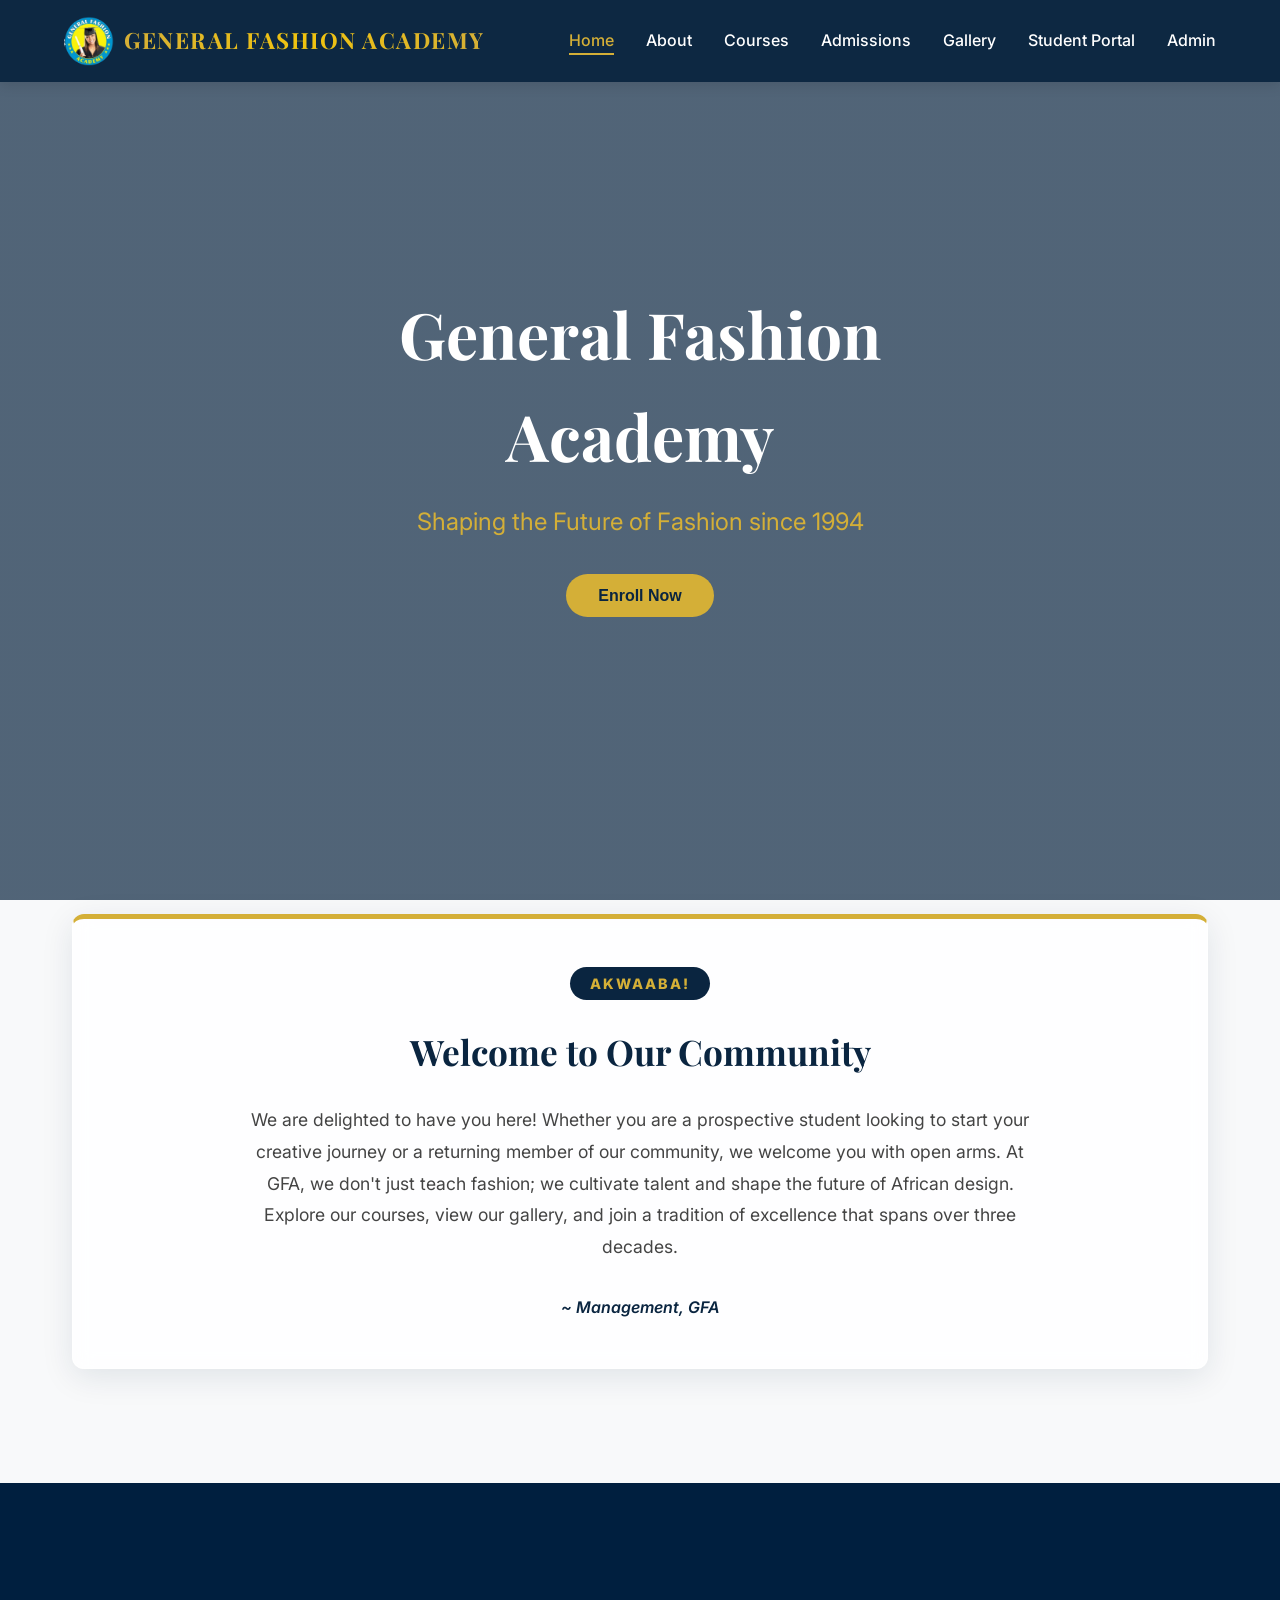
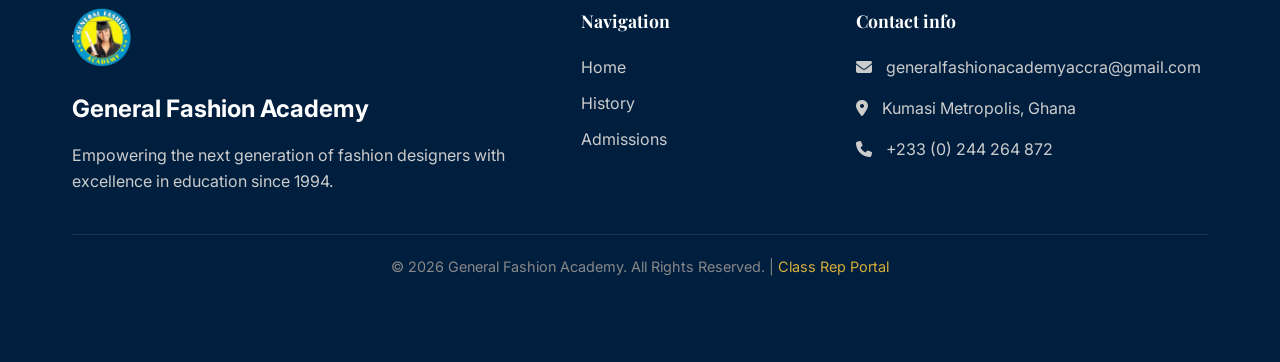
==== index.html @ ff8560ac "Add files via upload" ====
<!DOCTYPE html>
<html lang="en">

<head>
    <meta charset="UTF-8">
    <meta name="viewport" content="width=device-width, initial-scale=1.0">
    <title>General Fashion Academy</title>
    <meta name="description" content="General Fashion Academy - Premier Dressmaking and Fashion Design in Kumasi">
    <link rel="stylesheet" href="style.css">
    <link
        href="https://fonts.googleapis.com/css2?family=Inter:wght@300;400;600;800&family=Playfair+Display:wght@600;700&display=swap"
        rel="stylesheet">
    <!-- Font Awesome for icons -->
    <link rel="stylesheet" href="https://cdnjs.cloudflare.com/ajax/libs/font-awesome/6.4.0/css/all.min.css">
</head>

<body>
    <!-- Navbar -->
    <nav class="navbar">
        <div class="nav-container">
            <div class="logo">
                <img src="logo.PNG" alt="GFA Logo" class="nav-logo">
                <span class="logo-text">General Fashion Academy</span>
            </div>
            <ul class="nav-links">
                <li><a href="#home" class="nav-item active" data-target="home-section">Home</a></li>
                <li><a href="#about" class="nav-item" data-target="about-section">About</a></li>
                <li><a href="#courses" class="nav-item" data-target="courses-section">Courses</a></li>
                <li><a href="#admissions" class="nav-item" data-target="admissions-section">Admissions</a></li>
                <li><a href="#gallery" class="nav-item" data-target="gallery-section">Gallery</a></li>
                <li><a href="#student-portal" class="nav-item" data-target="student-login-section">Student Portal</a>
                </li>
                <li><a href="#admin-portal" class="nav-item" data-target="admin-login-section">Admin</a></li>
            </ul>
            <div class="mobile-menu">
                <i class="fas fa-bars"></i>
            </div>
        </div>
    </nav>

    <main class="main-content">
        <!-- Home Section -->
        <section id="home-section" class="page-section active">
            <div class="hero">
                <div class="hero-content">
                    <h1 class="hero-title">General Fashion Academy</h1>
                    <p class="hero-subtitle">Shaping the Future of Fashion since 1994</p>
                    <button class="cta-button primary-btn" onclick="navigateTo('admissions-section')">Enroll
                        Now</button>
                </div>
            </div>

            <!-- Welcome Message -->
            <div class="container">
                <div class="welcome-container glass-card">
                    <div class="welcome-badge">Akwaaba!</div>
                    <h2>Welcome to Our Community</h2>
                    <p class="welcome-text">
                        We are delighted to have you here! Whether you are a prospective student looking to start your
                        creative journey or a returning member of our community, we welcome you with open arms. At GFA,
                        we don't just teach fashion; we cultivate talent and shape the future of African design. Explore
                        our courses, view our gallery, and join a tradition of excellence that spans over three decades.
                    </p>
                    <div class="welcome-footer">
                        <span>~ Management, GFA</span>
                    </div>
                </div>
            </div>
        </section>

        <!-- About Section -->
        <section id="about-section" class="page-section">
            <div class="container">
                <div class="section-header">
                    <h2>Our History</h2>
                    <div class="divider"></div>
                </div>
                <div class="about-content glass-card">
                    <p>General Fashion Academy is a small-scale dressmaking firm that has been in business since 1994.
                        It is one of the 15 companies selected in 2002 by the government of Ghana to launch the
                        President’s Special Initiative (PSI) on textile and garment to take advantage of AGOA (Africa
                        Growth & Opportunity Act) & also one of the most recognized dressmaking firms in the Kumasi
                        Metropolis.</p>
                </div>
            </div>
        </section>

        <!-- Courses Section -->
        <section id="courses-section" class="page-section">
            <div class="container">
                <div class="section-header">
                    <h2>Our Curriculum</h2>
                    <div class="divider"></div>
                </div>
                <div class="courses-grid">
                    <div class="course-card glass-card">
                        <h3><i class="fas fa-book-open"></i> General Courses</h3>
                        <ul>
                            <li>Branding</li>
                            <li>Leadership</li>
                            <li>Marketing</li>
                            <li>Entrepreneurship</li>
                        </ul>
                    </div>
                    <div class="course-card glass-card">
                        <h3><i class="fas fa-cut"></i> Year One Focus</h3>
                        <ul>
                            <li>Garment Construction & Design</li>
                            <li>Dress Making (Ladies Wear)</li>
                            <li>Tailoring (Men's Wear)</li>
                            <li>Millinery</li>
                            <li>Bead Making</li>
                            <li>Occasional Wear</li>
                            <li>Modeling</li>
                        </ul>
                    </div>
                    <div class="course-card glass-card">
                        <h3><i class="fas fa-crown"></i> Year Two Masterclass</h3>
                        <ul>
                            <li>Wedding Gown</li>
                            <li>Suit Making</li>
                            <li>Boning</li>
                            <li>Batik Making</li>
                            <li>Decoration</li>
                            <li>Tie and Dye</li>
                        </ul>
                    </div>
                </div>
            </div>
        </section>

        <!-- Admissions Section -->
        <section id="admissions-section" class="page-section">
            <div class="container">
                <div class="section-header">
                    <h2>Admissions</h2>
                    <div class="divider"></div>
                </div>

                <div class="admissions-container">
                    <!-- Row 1: Admission Process (Image Left) -->
                    <div class="admission-row">
                        <div class="admission-image-col">
                            <img src="admission/IMG-20260429-WA0030.jpg" alt="Admission Process"
                                class="admission-row-img">
                        </div>
                        <div class="admission-content-col">
                            <div class="admission-intro glass-card">
                                <h3>Admission Process</h3>
                                <p>We appreciate your interest in our institution. We are excited to introduce you to
                                    the general fashion academy community, and our website is a terrific location to
                                    learn more about everything we have to offer.</p>

                                <h4>How to get the forms:</h4>
                                <ol>
                                    <li>Purchase application form at the front desk of the school.</li>
                                    <li>Pay through Via Momo <strong>024 426 4872</strong> (General Fashion Academy).
                                        Send a screenshot to 024 426 4872 of Momo transaction.</li>
                                </ol>
                            </div>
                        </div>
                    </div>

                    <!-- Row 2: Cost & Payments (Image Right) -->
                    <div class="admission-row reverse">
                        <div class="admission-image-col">
                            <img src="admission/IMG-20260429-WA0042.jpg" alt="Cost & Payments"
                                class="admission-row-img">
                        </div>
                        <div class="admission-content-col">
                            <div class="fees-table-container glass-card">
                                <h3>Cost & Payments</h3>
                                <table class="fees-table">
                                    <thead>
                                        <tr>
                                            <th>ITEMS</th>
                                            <th>COST (GHC)</th>
                                        </tr>
                                    </thead>
                                    <tbody>
                                        <tr>
                                            <td>Application Form</td>
                                            <td>100.00</td>
                                        </tr>
                                        <tr>
                                            <td>Tuition Fees</td>
                                            <td>2,800.00 / YEAR</td>
                                        </tr>
                                        <tr>
                                            <td>SRC Dues</td>
                                            <td>100.00 per Semester</td>
                                        </tr>
                                        <tr>
                                            <td>House dues</td>
                                            <td>100.00</td>
                                        </tr>
                                        <tr>
                                            <td>Welfare dues</td>
                                            <td>50.00</td>
                                        </tr>
                                        <tr>
                                            <td>Utilities bills</td>
                                            <td>300.00</td>
                                        </tr>
                                        <tr>
                                            <td>Uniform</td>
                                            <td>180.00</td>
                                        </tr>
                                        <tr>
                                            <td>Tools</td>
                                            <td>180.00</td>
                                        </tr>
                                    </tbody>
                                </table>
                            </div>
                        </div>
                    </div>

                    <!-- Row 3: Important Notice (Image Left) -->
                    <div class="admission-row">
                        <div class="admission-image-col">
                            <img src="admission/IMG-20260429-WA0090.jpg" alt="Important Notice"
                                class="admission-row-img">
                        </div>
                        <div class="admission-content-col">
                            <div class="important-notice glass-card alert-box">
                                <h3><i class="fas fa-exclamation-circle"></i> Important Notice</h3>
                                <p>Application forms should be purchased only at schools premises <strong>(USE THE
                                        SERIAL NUMBER AND PIN TO FILL THE FORM ON
                                        generalfashionacademyonlineforms.online)</strong></p>
                                <ul class="notice-list">
                                    <li>Tuition fee shall be paid every year.</li>
                                    <li>Fees paid are not refundable.</li>
                                    <li>Tuition, miscellaneous & maintenance fees must be paid at the office or through
                                        momo or at the bank.</li>
                                    <li>Miscellaneous covers school uniform and student ID card.</li>
                                    <li>You can pay 70% of the tuition (or full amount).</li>
                                </ul>
                                <div class="text-center mt-4">
                                    <a href="https://www.generalfashionacademyonlineforms.online/" target="_blank"
                                        class="blue-btn">Fill Form</a>
                                </div>
                            </div>
                        </div>
                    </div>
                </div>
            </div>
        </section>

        <!-- Gallery Section -->
        <section id="gallery-section" class="page-section">
            <div class="container">
                <div class="section-header">
                    <h2>Gallery</h2>
                    <div class="divider"></div>
                </div>
                <div class="gallery-grid" id="gallery-container">
                    <!-- Images will be loaded dynamically via JS -->
                </div>
            </div>
        </section>
        <!-- Main Footer -->
        <footer id="main-footer" class="site-footer">
            <div class="container">
                <div class="footer-grid">
                    <div class="footer-brand">
                        <img src="logo.PNG" alt="GFA Logo" class="footer-logo">
                        <div class="footer-title">General Fashion Academy</div>
                        <p>Empowering the next generation of fashion designers with excellence in education since 1994.
                        </p>
                    </div>
                    <div class="footer-links">
                        <h4>Navigation</h4>
                        <ul>
                            <li><a href="#" onclick="navigateTo('home-section')">Home</a></li>
                            <li><a href="#" onclick="navigateTo('about-section')">History</a></li>
                            <li><a href="#" onclick="navigateTo('admissions-section')">Admissions</a></li>
                        </ul>
                    </div>
                    <div class="footer-contact">
                        <h4>Contact info</h4>
                        <p><i class="fas fa-envelope"></i> generalfashionacademyaccra@gmail.com</p>
                        <p><i class="fas fa-map-marker-alt"></i> Kumasi Metropolis, Ghana</p>
                        <p><i class="fas fa-phone"></i> +233 (0) 244 264 872</p>
                    </div>
                </div>
                <div class="footer-bottom">
                    <p>&copy; 2026 General Fashion Academy. All Rights Reserved. | <a href="#"
                            onclick="openModal('classrep-modal')"
                            style="color:var(--accent-gold); text-decoration:none;">Class Rep Portal</a></p>
                </div>
            </div>
        </footer>

        <!-- Student Login Section -->
        <section id="student-login-section" class="page-section portal-bg-student">
            <div class="container">
                <div class="portal-login-grid">
                    <div class="portal-info-card">
                        <h1>Student Portal</h1>
                        <p>Access your courses, view announcements, and manage your student profile. Registration is
                            required for all new students.</p>
                    </div>
                    <div class="login-container glass-card">
                        <div class="login-tabs">
                            <button class="tab-btn active" data-tab="student-login">Login</button>
                            <button class="tab-btn" data-tab="student-register">Register</button>
                        </div>

                        <!-- Student Login -->
                        <div id="student-login" class="login-form active">
                            <h2>Welcome Back</h2>
                            <form id="form-student-login">
                                <div class="form-group">
                                    <label>Student Number</label>
                                    <input type="text" id="student-id-login" required placeholder="GFAXXXXX">
                                </div>
                                <div class="form-group">
                                    <label>Password</label>
                                    <input type="password" id="student-password" required
                                        placeholder="Enter your password">
                                </div>
                                <button type="submit" class="submit-btn primary-btn">Login to Portal</button>
                                <div id="student-login-error" class="error-msg"></div>
                            </form>
                        </div>

                        <!-- Student Register -->
                        <div id="student-register" class="login-form">
                            <h2>Join GFA</h2>
                            <form id="form-student-register">
                                <div class="form-group-row">
                                    <div class="form-group">
                                        <label>First Name</label>
                                        <input type="text" id="reg-firstname" required placeholder="First Name">
                                    </div>
                                    <div class="form-group">
                                        <label>Surname</label>
                                        <input type="text" id="reg-surname" required placeholder="Surname">
                                    </div>
                                </div>
                                <div class="form-group-row">
                                    <div class="form-group">
                                        <label>Other Name</label>
                                        <input type="text" id="reg-othername" placeholder="Other Name (Optional)">
                                    </div>
                                    <div class="form-group">
                                        <label>Gender</label>
                                        <select id="reg-gender" required>
                                            <option value="">Select Gender</option>
                                            <option value="Male">Male</option>
                                            <option value="Female">Female</option>
                                            <option value="Other">Other</option>
                                        </select>
                                    </div>
                                </div>
                                <div class="form-group-row">
                                    <div class="form-group">
                                        <label>Level</label>
                                        <select id="reg-level" required>
                                            <option value="">Select Level</option>
                                            <option value="100">Level 100</option>
                                            <option value="200">Level 200</option>
                                        </select>
                                    </div>
                                    <div class="form-group">
                                        <label>Email</label>
                                        <input type="email" id="reg-email" required placeholder="Enter email">
                                    </div>
                                </div>
                                <div class="form-group">
                                    <label>Password</label>
                                    <input type="password" id="reg-password" required placeholder="Create password">
                                </div>
                                <div class="form-group">
                                    <label>Passport Picture</label>
                                    <input type="file" id="reg-passport" accept="image/*" required>
                                </div>
                                <div class="form-group">
                                    <label>Boarding Status</label>
                                    <div class="radio-group">
                                        <label class="radio-label"><input type="radio" name="boarding-status"
                                                value="boarder" required> Boarder</label>
                                        <label class="radio-label"><input type="radio" name="boarding-status"
                                                value="day"> Day Student</label>
                                    </div>
                                </div>
                                <button type="submit" class="submit-btn primary-btn">Create Account</button>
                                <div id="student-reg-error" class="error-msg"></div>
                            </form>
                        </div>
                    </div>
                </div>
            </div>
        </section>

        <!-- Admin Login Section -->
        <section id="admin-login-section" class="page-section portal-bg-admin">
            <div class="container">
                <div class="admin-login-card glass-card">
                    <div class="admin-icon"><i class="fas fa-user-shield"></i></div>
                    <h2>Administrative Access</h2>
                    <p>Enter your authorization credentials to manage the academy systems.</p>
                    <form id="form-admin-login">
                        <div class="form-group">
                            <label>Admin Password</label>
                            <input type="password" id="admin-password" required placeholder="Enter secure password">
                        </div>
                        <button type="submit" class="submit-btn admin-btn">Authorize Access</button>
                        <div id="admin-login-error" class="error-msg"></div>
                    </form>
                </div>
            </div>
        </section>

        <!-- Admin Portal Section -->
        <section id="admin-section" class="page-section portal-section">
            <div class="portal-sidebar">
                <div class="portal-brand">
                    <img src="logo.PNG" alt="Logo" class="sidebar-logo">
                    <span>Admin Panel</span>
                </div>
                <ul class="portal-nav">
                    <li class="active" data-admin-tab="dashboard"><i class="fas fa-chart-line"></i> Dashboard</li>
                    <li data-admin-tab="students"><i class="fas fa-users"></i> Manage Students</li>
                    <li data-admin-tab="hostel-admin"><i class="fas fa-hotel"></i> Hostel Management</li>
                    <li data-admin-tab="payments"><i class="fas fa-money-bill-wave"></i> Payments</li>
                    <li data-admin-tab="announcements"><i class="fas fa-bullhorn"></i> Announcements</li>
                    <li data-admin-tab="complaints"><i class="fas fa-envelope-open-text"></i> Student Complaints</li>
                    <li data-admin-tab="classrep-reports"><i class="fas fa-clipboard-check"></i> Class Rep Info</li>
                    <li data-admin-tab="attachments"><i class="fas fa-file-alt"></i> Shop Attachments</li>
                    <li onclick="logout()" style="margin-top: 2rem; border-top: 1px solid rgba(255,255,255,0.1); padding-top: 1rem;"><i class="fas fa-sign-out-alt"></i> Logout</li>
                </ul>
            </div>
            <div class="portal-content">
                <!-- Dashboard Tab -->
                <div id="admin-dashboard-tab" class="admin-tab-content active">
                    <h2>Overview</h2>
                    <div class="stats-grid mb-5">
                        <div class="stat-card glass-card">
                            <div class="stat-icon"><i class="fas fa-user-graduate"></i></div>
                            <div class="stat-details">
                                <h4 id="stat-total-students">0</h4>
                                <span>Total Students</span>
                            </div>
                        </div>
                        <div class="stat-card glass-card">
                            <div class="stat-icon"><i class="fas fa-bed"></i></div>
                            <div class="stat-details">
                                <h4 id="stat-boarding">0</h4>
                                <span>Boarding Students</span>
                            </div>
                        </div>
                        <div class="stat-card glass-card">
                            <div class="stat-icon"><i class="fas fa-sun"></i></div>
                            <div class="stat-details">
                                <h4 id="stat-day">0</h4>
                                <span>Day Students</span>
                            </div>
                        </div>
                    </div>

                    <div class="dashboard-grid mt-4">
                        <div class="dashboard-card glass-card">
                            <div class="card-header">
                                <i class="fas fa-hotel"></i>
                                <h3>Hostel Status</h3>
                            </div>
                            <div class="p-3">
                                <p class="text-muted">Currently managing student accommodations.</p>
                                <div style="margin-top: 15px;">
                                    <button class="primary-btn small-btn" data-admin-tab="hostel-admin" onclick="switchAdminTab('hostel-admin')">View Hostel List</button>
                                </div>
                            </div>
                        </div>
                        <div class="dashboard-card glass-card">
                            <div class="card-header">
                                <i class="fas fa-money-check-alt"></i>
                                <h3>Finance Overview</h3>
                            </div>
                            <div class="p-3">
                                <p class="text-muted">Track payments and academy revenue.</p>
                                <div style="margin-top: 15px;">
                                    <button class="primary-btn small-btn" onclick="switchAdminTab('payments')">Manage Payments</button>
                                </div>
                            </div>
                        </div>
                    </div>
                </div>

                <!-- Students Tab -->
                <div id="admin-students-tab" class="admin-tab-content">
                    <div class="flex-between mb-4">
                        <h2>Manage Students</h2>
                        <div>
                            <button class="primary-btn small-btn" onclick="openModal('add-student-modal')">Add
                                Student</button>
                        </div>
                    </div>

                    <!-- Level Stats Boxes -->
                    <div class="stats-grid mb-4">
                        <div class="stat-card glass-card" onclick="filterStudents('100')" style="border-left: 4px solid var(--accent-gold); cursor:pointer;">
                            <div class="stat-icon"><i class="fas fa-layer-group"></i></div>
                            <div class="stat-details">
                                <h4 id="stat-level-100">0</h4>
                                <span>Level 100 Students</span>
                                <small>Click to Filter</small>
                            </div>
                        </div>
                        <div class="stat-card glass-card" onclick="filterStudents('200')" style="border-left: 4px solid var(--primary-blue); cursor:pointer;">
                            <div class="stat-icon"><i class="fas fa-medal"></i></div>
                            <div class="stat-details">
                                <h4 id="stat-level-200">0</h4>
                                <span>Level 200 Students</span>
                                <small>Click to Filter</small>
                            </div>
                        </div>
                    </div>

                    <div class="flex-between mb-3">
                        <div id="admin-filter-indicator" style="font-weight:600; color:var(--primary-blue);"></div>
                        <button id="btn-clear-filter" class="small-btn" style="display:none; background:none; color:#dc3545; border:1px solid #dc3545; border-radius:20px;" onclick="filterStudents('all')">Show All Students</button>
                    </div>
                    <div class="table-responsive glass-card">
                        <table class="data-table">
                            <thead>
                                <tr>
                                    <th>Student ID</th>
                                    <th>Name</th>
                                    <th>Course</th>
                                    <th>Level</th>
                                    <th>Status</th>
                                    <th>Actions</th>
                                </tr>
                            </thead>
                            <tbody id="admin-students-list">
                                <!-- Populated dynamically -->
                            </tbody>
                        </table>
                    </div>
                </div>

                <!-- Hostel Admin Tab -->
                <div id="admin-hostel-admin-tab" class="admin-tab-content">
                    <div class="flex-between mb-4">
                        <h2>Hostel Management</h2>
                        <div class="stats-summary">
                            <span class="badge" style="background:#28a745; color:white; padding:5px 15px; border-radius:20px;">Total Bookings: <span id="admin-hostel-total">0</span></span>
                        </div>
                    </div>

                    <!-- Room Occupancy Grid -->
                    <div class="section-header-mini mb-3">
                        <h3>Room Occupancy Overview</h3>
                        <p class="text-muted">Click a room to see the students assigned to it.</p>
                    </div>
                    <div id="admin-hostel-occupancy-grid" class="courses-curriculum-grid mb-5">
                        <!-- Populated dynamically: Hostel -> Room -> Student Names -->
                    </div>
                    
                    <div class="section-header-mini mb-3">
                        <h3>Detailed Booking List</h3>
                    </div>
                    <div class="table-responsive glass-card">
                        <table class="data-table">
                            <thead>
                                <tr>
                                    <th>Student Name</th>
                                    <th>Student ID</th>
                                    <th>Hostel</th>
                                    <th>Room Number</th>
                                    <th>Status</th>
                                    <th>Action</th>
                                </tr>
                            </thead>
                            <tbody id="admin-hostel-list">
                                <!-- Populated dynamically -->
                            </tbody>
                        </table>
                    </div>
                </div>

                <!-- Payments Tab -->
                <div id="admin-payments-tab" class="admin-tab-content">
                    <div class="flex-between mb-4">
                        <h2>Payment Records</h2>
                        <button class="primary-btn small-btn" onclick="openModal('add-payment-modal')">Record
                            Payment</button>
                    </div>
                    <div class="table-responsive glass-card">
                        <table class="data-table">
                            <thead>
                                <tr>
                                    <th>Student</th>
                                    <th>Type</th>
                                    <th>Amount (GHC)</th>
                                    <th>Date</th>
                                    <th>Method</th>
                                    <th>Actions</th>
                                </tr>
                            </thead>
                            <tbody id="admin-payments-list">
                                <!-- Populated dynamically -->
                            </tbody>
                        </table>
                    </div>
                </div>

                <!-- Announcements Tab -->
                <div id="admin-announcements-tab" class="admin-tab-content">
                    <div class="section-header-mini mb-4">
                        <h2>Broadcasting & Announcements</h2>
                        <p>Write a message here to instantly update all student portals.</p>
                    </div>

                    <!-- Direct Compose Area -->
                    <div class="glass-card mb-5 compose-announcement">
                        <form id="form-add-announcement">
                            <div class="form-group">
                                <label>Announcement Title</label>
                                <input type="text" id="ann-title" required
                                    placeholder="e.g. Holiday Notice, Exam Dates...">
                            </div>
                            <div class="form-group">
                                <label>Your Message</label>
                                <textarea id="ann-message" required rows="4"
                                    placeholder="Type the information you want to share with students..."></textarea>
                            </div>
                            <button type="submit" class="submit-btn admin-btn"><i class="fas fa-paper-plane"></i> Post
                                to Student Portal</button>
                        </form>
                    </div>

                    <div class="section-header-mini mb-3">
                        <h3>Previous Announcements</h3>
                    </div>
                    <div class="glass-card" style="padding: 20px;">
                        <div id="admin-announcements-list" class="announcement-list-admin">
                            <!-- Populated dynamically -->
                            <p class="text-muted">No announcements yet.</p>
                        </div>
                    </div>
                </div>

                <!-- Complaints Tab -->
                <div id="admin-complaints-tab" class="admin-tab-content">
                    <h2>Student Complaints & Feedback</h2>
                    <p class="text-muted mb-4">View and manage feedback received from students.</p>
                    <div id="admin-complaints-list">
                        <!-- Populated dynamically -->
                        <p class="text-muted">No complaints yet.</p>
                    </div>
                </div>

                <!-- Class Rep Info Tab -->
                <div id="admin-classrep-reports-tab" class="admin-tab-content">
                    <div class="flex-between mb-4">
                        <h2>Class Rep Communications</h2>
                    </div>
                    
                    <div class="section-header-mini mb-3">
                        <h3>Messages & Reports</h3>
                        <p class="text-muted">General reports and requests from Class Reps.</p>
                    </div>
                    <div id="admin-classrep-reports-list" class="mb-5">
                        <!-- Populated dynamically -->
                        <p class="text-muted">No information received yet.</p>
                    </div>

                    <div class="section-header-mini mb-3">
                        <h3>Saved Attendance Registers</h3>
                        <p class="text-muted">View and manage daily attendance sessions saved by Class Reps.</p>
                    </div>
                    <div id="admin-attendance-snapshots-list" class="courses-curriculum-grid">
                        <!-- Populated dynamically from attendance_snapshots -->
                        <p class="text-muted">No saved registers found.</p>
                    </div>
                </div>

                <!-- Shop Attachments Tab -->
                <div id="admin-attachments-tab" class="admin-tab-content">
                    <h2>Student Shop Attachments</h2>
                    <p class="text-muted mb-4">View and manage shop attachment details submitted by students.</p>
                    <div class="table-responsive glass-card">
                        <table class="data-table">
                            <thead>
                                <tr>
                                    <th>Student</th>
                                    <th>Shop Name</th>
                                    <th>Location</th>
                                    <th>Owner Phone</th>
                                    <th>Date Submitted</th>
                                    <th>Actions</th>
                                </tr>
                            </thead>
                            <tbody id="admin-attachments-list">
                                <!-- Populated dynamically -->
                                <tr>
                                    <td colspan="6" class="text-center text-muted">No attachments found.</td>
                                </tr>
                            </tbody>
                        </table>
                    </div>
                </div>
            </div>
        </section>

        <!-- Student Portal Section -->
        <section id="student-section" class="page-section portal-section">
            <div class="portal-sidebar">
                <div class="portal-brand">
                    <img src="logo.PNG" alt="Logo" class="sidebar-logo">
                    <span>GFA</span>
                </div>
                <div class="student-profile-mini">
                    <i class="fas fa-user-circle"></i>
                    <span id="st-portal-name">Student Name</span>
                </div>
                <ul class="portal-nav">
                    <li class="active" data-student-tab="dashboard"><i class="fas fa-home"></i> Home</li>
                    <li data-student-tab="courses"><i class="fas fa-book"></i> Course Registration</li>
                    <li data-student-tab="hostel"><i class="fas fa-hotel"></i> Hostel Booking</li>
                    <li data-student-tab="payments"><i class="fas fa-receipt"></i> Payments</li>
                    <li data-student-tab="announcements"><i class="fas fa-bullhorn"></i> Announcements</li>
                    <li data-student-tab="attachment"><i class="fas fa-paperclip"></i> Attachment</li>
                    <li data-student-tab="support"><i class="fas fa-headset"></i> Support & Complaints</li>
                    <li onclick="logout()"><i class="fas fa-sign-out-alt"></i> Logout</li>
                </ul>
            </div>
            <div class="portal-content">
                <!-- Dashboard Tab -->
                <div id="student-dashboard-tab" class="student-tab-content active">
                    <div class="student-welcome-banner glass-card">
                        <div class="welcome-text">
                            <h2>Welcome back, <span id="st-welcome-name">Student</span>!</h2>
                            <p>Here's what's happening with your academic journey today.</p>
                        </div>
                        <div class="welcome-status-badge">
                            <span class="status-dot"></span> Active Student
                        </div>
                    </div>

                    <div class="dashboard-grid mt-4">
                        <!-- Profile Card -->
                        <div class="dashboard-card glass-card profile-info-card">
                            <div class="card-header">
                                <i class="fas fa-user-circle"></i>
                                <h3>Personal Profile</h3>
                            </div>
                            <div class="profile-details-grid">
                                <div class="detail-item">
                                    <label>First Name</label>
                                    <span id="st-profile-firstname">...</span>
                                </div>
                                <div class="detail-item">
                                    <label>Surname</label>
                                    <span id="st-profile-surname">...</span>
                                </div>
                                <div class="detail-item">
                                    <label>Other Name</label>
                                    <span id="st-profile-othername">...</span>
                                </div>
                                <div class="detail-item">
                                    <label>Gender</label>
                                    <span id="st-profile-gender">...</span>
                                </div>
                                <div class="detail-item">
                                    <label>Level</label>
                                    <span id="st-profile-level">...</span>
                                </div>
                            </div>
                        </div>

                        <!-- Academic & Status Card -->
                        <div class="dashboard-card glass-card academic-card">
                            <div class="card-header">
                                <i class="fas fa-graduation-cap"></i>
                                <h3>Academic Status</h3>
                            </div>
                            <div class="status-items">
                                <div class="status-item">
                                    <div class="status-icon"><i class="fas fa-book"></i></div>
                                    <div class="status-info">
                                        <label>Enrolled Course</label>
                                        <span id="st-profile-course">...</span>
                                    </div>
                                </div>
                                <div class="status-item">
                                    <div class="status-icon"><i class="fas fa-home"></i></div>
                                    <div class="status-info">
                                        <label>Boarding Status</label>
                                        <span id="st-profile-boarding">...</span>
                                    </div>
                                </div>
                                <div class="status-item">
                                    <div class="status-icon"><i class="fas fa-calendar-check"></i></div>
                                    <div class="status-info">
                                        <label>Present in School</label>
                                        <span id="st-profile-attendance">0 times</span>
                                    </div>
                                </div>
                            </div>
                        </div>

                        <!-- Slideshow/Updates Card -->
                        <div class="dashboard-card glass-card slideshow-card">
                            <div class="card-header">
                                <i class="fas fa-images"></i>
                                <h3>Gallery Highlights</h3>
                            </div>
                            <div class="student-slideshow">
                                <div class="slideshow-container">
                                    <img id="st-slide-img" src="" alt="Slideshow" class="slide-img">
                                </div>
                            </div>
                        </div>
                    </div>
                </div>

                <!-- Courses Tab (Registration) -->
                <div id="student-courses-tab" class="student-tab-content">
                    <div class="flex-between mb-4">
                        <h2>Course Registration</h2>
                        <div id="course-reg-status-badge"></div>
                    </div>
                    
                    <div id="course-registration-container" class="glass-card" style="padding: 2rem;">
                        <div id="course-reg-info">
                            <h3 id="reg-level-title">Level Registration</h3>
                            <p class="text-muted mb-4">Please confirm your registration for this level's core curriculum.</p>
                        </div>
                        
                        <div id="courses-to-register-list" class="courses-curriculum-grid mb-4">
                            <!-- Populated dynamically based on level -->
                        </div>

                        <button id="btn-register-courses" class="cta-button primary-btn" style="width: 100%; display:none;" onclick="registerStudentCourses()">
                            <i class="fas fa-file-signature"></i> Register for Level <span id="reg-level-num"></span> Courses
                        </button>
                        
                        <div id="already-registered-msg" class="alert-box" style="display:none; padding: 1.5rem; border-left-color: #28a745; background: #e8f5e9;">
                            <h4 style="color: #28a745;"><i class="fas fa-check-circle"></i> Registration Complete</h4>
                            <p id="registered-courses-summary" style="margin-top: 10px;"></p>
                        </div>
                    </div>
                </div>

                <!-- Hostel Booking Tab -->
                <div id="student-hostel-tab" class="student-tab-content">
                    <div class="flex-between mb-4">
                        <h2>Hostel Accommodation</h2>
                        <div id="hostel-status-badge"></div>
                    </div>
                    
                    <div id="hostel-booking-container" class="glass-card" style="padding: 2rem;">
                        <div id="hostel-info-box">
                            <h3>Apply for Accommodation</h3>
                            <p class="text-muted mb-4">Select your preferred hostel and room. Note that space is subject to availability.</p>
                            
                            <div class="hostel-selection-form">
                                <div class="form-group mb-3">
                                    <label>Select Hostel</label>
                                    <select id="hostel-select" class="form-control" onchange="updateRoomOptions()">
                                        <option value="">-- Choose Hostel --</option>
                                        <option value="Atta Kusi">Atta Kusi</option>
                                        <option value="Adomako">Adomako</option>
                                    </select>
                                </div>
                                <div class="form-group mb-4">
                                    <label>Select Room</label>
                                    <select id="room-select" class="form-control">
                                        <option value="">-- Choose Room --</option>
                                    </select>
                                </div>
                                <button id="btn-book-hostel" class="cta-button primary-btn" style="width: 100%;" onclick="bookHostelRoom()">
                                    <i class="fas fa-bed"></i> Book Accommodation
                                </button>
                            </div>
                        </div>

                        <div id="hostel-success-box" style="display:none; text-align: center; padding: 2rem;">
                            <div id="hostel-status-icon" style="font-size: 3rem; color: #f39c12; mb-3;"><i class="fas fa-clock"></i></div>
                            <h3 id="hostel-status-title" style="color: #f39c12;">Request Pending</h3>
                            <p class="text-muted mt-2" id="hostel-status-msg">Your request is being reviewed by the administration.</p>
                            <h4 id="assigned-hostel-details" style="font-size: 1.5rem; margin-top: 1rem;">Hostel Name - Room X</h4>
                            <button id="btn-cancel-own-booking" class="small-btn" style="margin-top:20px; background:#dc3545; color:white; border:none; padding:5px 15px; border-radius:20px; cursor:pointer;" onclick="cancelMyHostelRequest()">Cancel Request</button>
                        </div>
                    </div>
                </div>
                    <p class="text-muted mb-4">View your recorded school and hostel fee payments.</p>

                    <div class="table-responsive glass-card mt-4">
                        <table class="data-table">
                            <thead>
                                <tr>
                                    <th>Type</th>
                                    <th>Amount (GHC)</th>
                                    <th>Date</th>
                                    <th>Method</th>
                                </tr>
                            </thead>
                            <tbody id="st-payments-list">
                                <!-- Populated from Firebase -->
                                <tr>
                                    <td colspan="4" class="text-center">No payment records found.</td>
                                </tr>
                            </tbody>
                        </table>
                    </div>
                </div>

                <!-- Announcements Tab -->
                <div id="student-announcements-tab" class="student-tab-content">
                    <h2>Latest Announcements</h2>
                    <div class="mt-4" id="st-announcements-list">
                        <!-- Populated from Firebase -->
                        <p class="text-muted">Loading announcements...</p>
                    </div>
                </div>

                <!-- Support & Complaints Tab -->
                <div id="student-support-tab" class="student-tab-content">
                    <h2>Support & Complaints</h2>
                    <p class="text-muted mb-4">Have a concern or need help? Send us a message directly.</p>

                    <div class="glass-card mt-4" style="padding: 2rem;">
                        <form id="form-student-complaint">
                            <div class="form-group">
                                <label>Subject</label>
                                <input type="text" id="comp-subject" required
                                    placeholder="e.g. Course Material Issue, Payment Query">
                            </div>
                            <div class="form-group">
                                <label>Describe your complaint or request</label>
                                <textarea id="comp-message" required rows="6"
                                    style="width:100%; border-radius:8px; padding:12px; border:1px solid #ddd; font-family: inherit; font-size: 1rem;"></textarea>
                            </div>
                            <button type="submit" class="cta-button primary-btn" style="width: 100%;">
                                <i class="fas fa-paper-plane"></i> Send Complaint to Management
                            </button>
                        </form>
                    </div>

                    <div class="glass-card mt-4" style="border-left: 5px solid var(--accent-gold);">
                        <p style="font-size: 0.9rem; color: #666;">
                            <i class="fas fa-info-circle"></i> Note: Your complaint will be sent directly to the
                            administration dashboard for review.
                        </p>
                    </div>
                </div>

                <!-- Attachment Tab -->
                <div id="student-attachment-tab" class="student-tab-content">
                    <h2>Shop Attachment Form</h2>
                    <p class="text-muted mb-4">Please provide details about your shop attachment below.</p>

                    <div class="glass-card mt-4" style="padding: 2rem;">
                        <form id="form-student-attachment">
                            <div class="form-group-row">
                                <div class="form-group">
                                    <label>Shop Name</label>
                                    <input type="text" id="att-shop-name" required placeholder="Name of the shop">
                                </div>
                                <div class="form-group">
                                    <label>Town</label>
                                    <input type="text" id="att-town" required placeholder="Town">
                                </div>
                            </div>
                            <div class="form-group-row">
                                <div class="form-group">
                                    <label>Region</label>
                                    <input type="text" id="att-region" required placeholder="Region">
                                </div>
                                <div class="form-group">
                                    <label>District</label>
                                    <input type="text" id="att-district" required placeholder="District">
                                </div>
                            </div>
                            <div class="form-group">
                                <label>Shop Address (Area Address)</label>
                                <input type="text" id="att-shop-address" required placeholder="Full area address">
                            </div>
                            <div class="form-group">
                                <label>Shop Owner's Phone Number</label>
                                <input type="tel" id="att-owner-phone" required placeholder="Phone number">
                            </div>
                            <button type="submit" class="cta-button primary-btn" style="width: 100%;">
                                <i class="fas fa-save"></i> Submit Attachment Details
                            </button>
                        </form>
                    </div>
                </div>
            </div>
        </section>

        <!-- Class Rep Portal Section -->
        <section id="classrep-section" class="page-section portal-section">
            <div class="portal-sidebar">
                <div class="portal-brand">
                    <img src="logo.PNG" alt="Logo" class="sidebar-logo">
                    <span>Class Rep</span>
                </div>
                <div class="student-profile-mini">
                    <i class="fas fa-users"></i>
                    <span id="classrep-portal-name">Level X Rep</span>
                </div>
                <div id="classrep-current-date" style="text-align: center; font-size: 0.9rem; color: #fff; margin-bottom: 20px; font-weight: 600; opacity: 0.9;">
                    <i class="fas fa-calendar-day" style="margin-right: 5px;"></i> <span id="cr-date-display">--/--/----</span>
                </div>
                <ul class="portal-nav">
                    <li class="active" data-classrep-tab="dashboard"><i class="fas fa-clipboard-list"></i> Register</li>
                    <li data-classrep-tab="drafts"><i class="fas fa-edit"></i> Drafts & Progress</li>
                    <li data-classrep-tab="history"><i class="fas fa-history"></i> Attendance Logs</li>
                    <li data-classrep-tab="info"><i class="fas fa-info-circle"></i> Information Hub</li>
                    <li data-classrep-tab="to-admin"><i class="fas fa-envelope"></i> Information to Admin</li>
                    <li onclick="logout()"><i class="fas fa-sign-out-alt"></i> Logout</li>
                </ul>
            </div>
            <div class="portal-content">
                <!-- Dashboard Tab -->
                <div id="classrep-dashboard-tab" class="classrep-tab-content active">
                    <div class="flex-between mb-4">
                        <div>
                            <h2>Class Register</h2>
                            <p class="text-muted">Mark attendance for students in your class. <span id="register-status-badge" class="status-pill warning" style="background:#3498db; color:white; display:none;">Draft Active</span></p>
                        </div>
                        <div style="display: flex; gap: 10px; align-items: center;">
                            <button id="btn-save-progress" class="primary-btn small-btn" onclick="saveProgress()"
                                style="background:#3498db; color:white; border:none; padding:8px 15px; border-radius:30px; cursor:pointer; font-weight:600;"><i
                                    class="fas fa-save"></i> Save Progress</button>
                            <button id="btn-save-attendance" class="primary-btn small-btn" onclick="saveDayAttendance()"
                                style="background:#28a745; color:white; border:none; padding:8px 15px; border-radius:30px; cursor:pointer; font-weight:600;"><i
                                    class="fas fa-check-double"></i> Final Submission</button>
                            <button class="admin-btn small-btn" onclick="resetClassAttendance()"
                                style="background:#dc3545; color:white; border:none; padding:8px 15px; border-radius:30px; cursor:pointer; font-weight:600;"><i
                                    class="fas fa-trash-alt"></i> Reset Register</button>
                        </div>
                    </div>

                    <div class="table-responsive glass-card">
                        <table class="data-table">
                            <thead>
                                <tr>
                                    <th>Student Number</th>
                                    <th>Name</th>
                                    <th>Level</th>
                                    <th>Action</th>
                                </tr>
                            </thead>
                            <tbody id="classrep-students-list">
                                <!-- Populated dynamically -->
                            </tbody>
                        </table>
                    </div>
                </div>

                <!-- Drafts Tab -->
                <div id="classrep-drafts-tab" class="classrep-tab-content">
                    <h2>Drafts & In-Progress Registers</h2>
                    <p class="text-muted mb-4">You can resume these registers to finish marking and submit them completely.</p>
                    
                    <div id="classrep-drafts-list" class="courses-curriculum-grid">
                        <!-- Populated with draft sessions -->
                        <p class="text-muted">No active drafts found.</p>
                    </div>
                </div>

                <!-- History Tab -->
                <div id="classrep-history-tab" class="classrep-tab-content">
                    <div id="history-list-view">
                        <h2>Attendance Logs</h2>
                        <p class="text-muted mb-4">Select a session below to view details.</p>

                        <div id="history-sessions-grid" class="courses-curriculum-grid">
                            <!-- Populated with cards for each saved date -->
                            <p class="text-muted">Loading logs...</p>
                        </div>
                    </div>

                    <div id="history-detail-view" style="display: none;">
                        <div class="flex-between mb-4">
                            <div>
                                <h2 id="snapshot-title">Session Details</h2>
                                <p id="snapshot-meta" class="text-muted"></p>
                            </div>
                            <button class="small-btn" onclick="showHistoryList()" style="background:#6c757d; color:white; border:none; padding:8px 15px; border-radius:30px; cursor:pointer;"><i class="fas fa-arrow-left"></i> Back to Logs</button>
                        </div>

                        <div class="table-responsive glass-card">
                            <table class="data-table">
                                <thead>
                                    <tr>
                                        <th>Student ID</th>
                                        <th>Name</th>
                                        <th>Status</th>
                                    </tr>
                                </thead>
                                <tbody id="classrep-history-detail-list">
                                    <!-- Populated on click -->
                                </tbody>
                            </table>
                        </div>
                    </div>
                </div>

                <!-- Info Tab -->
                <div id="classrep-info-tab" class="classrep-tab-content">
                    <h2>Information Hub</h2>
                    <p class="text-muted mb-4">Important resources, duties, and contacts for Class Representatives.</p>

                    <div class="courses-grid">
                        <div class="course-card glass-card">
                            <h3><i class="fas fa-exclamation-triangle"></i> Class Rep Duties</h3>
                            <ul>
                                <li>Mark attendance daily accurately.</li>
                                <li>Report persistent absentees to admin.</li>
                                <li>Ensure the classroom is organized.</li>
                                <li>Coordinate with instructors for materials.</li>
                            </ul>
                        </div>
                        <div class="course-card glass-card">
                            <h3><i class="fas fa-calendar-alt"></i> Semester Schedule</h3>
                            <ul>
                                <li>Orientation: Week 1</li>
                                <li>Mid-term Exams: Week 8</li>
                                <li>Practical Projects: Week 12</li>
                                <li>Final Examinations: Week 15</li>
                            </ul>
                        </div>
                        <div class="course-card glass-card">
                            <h3><i class="fas fa-phone-alt"></i> Emergency Contacts</h3>
                            <ul>
                                <li>Admin Office: 024 426 4872</li>
                                <li>HQ Desk: generalfashionacademyaccra@gmail.com</li>
                            </ul>
                        </div>
                    </div>
                </div>

                <!-- Information to Admin Tab -->
                <div id="classrep-to-admin-tab" class="classrep-tab-content">
                    <h2>Information to Admin</h2>
                    <p class="text-muted mb-4">Send reports, attendance summaries, or requests directly to the
                        administration.</p>

                    <div class="glass-card mb-4" style="padding: 2rem;">
                        <form id="form-classrep-to-admin">
                            <div class="form-group">
                                <label>Subject</label>
                                <input type="text" id="cr-admin-subject" required
                                    placeholder="e.g. Weekly Attendance Report, Supply Request">
                            </div>
                            <div class="form-group">
                                <label>Message / Information</label>
                                <textarea id="cr-admin-message" required rows="6"
                                    style="width:100%; border-radius:8px; padding:12px; border:1px solid #ddd; font-family: inherit; font-size: 1rem;"
                                    placeholder="Type your detailed information here..."></textarea>
                            </div>
                            <button type="submit" class="cta-button primary-btn" style="width: 100%;">
                                <i class="fas fa-paper-plane"></i> Send Information to Admin
                            </button>
                        </form>
                    </div>
                </div>
            </div>
        </section>
    </main>

    <!-- Modals -->
    <!-- Add Student Modal -->
    <div id="add-student-modal" class="modal">
        <div class="modal-content glass-card">
            <span class="close-modal" onclick="closeModal('add-student-modal')">&times;</span>
            <h2>Register New Student</h2>
            <form id="form-add-student">
                <div class="form-group">
                    <label>Full Name</label>
                    <input type="text" id="add-st-name" required>
                </div>
                <div class="form-group">
                    <label>Email</label>
                    <input type="email" id="add-st-email" required>
                </div>
                <div class="form-group">
                    <label>Password (Default: 123456)</label>
                    <input type="text" id="add-st-password" value="123456" required>
                </div>
                <div class="form-group">
                    <label>Course</label>
                    <select id="add-st-course" required>
                        <option value="General Courses">General Courses</option>
                        <option value="Year One Focus">Year One Focus</option>
                        <option value="Year Two Masterclass">Year Two Masterclass</option>
                    </select>
                </div>
                <div class="form-group checkbox-group">
                    <input type="checkbox" id="add-st-boarding">
                    <label for="add-st-boarding">Boarding Student</label>
                </div>
                <button type="submit" class="submit-btn primary-btn">Register Student</button>
            </form>
        </div>
    </div>

    <!-- Add Payment Modal -->
    <div id="add-payment-modal" class="modal">
        <div class="modal-content glass-card">
            <span class="close-modal" onclick="closeModal('add-payment-modal')">&times;</span>
            <h2>Record Payment</h2>
            <form id="form-add-payment">
                <div class="form-group">
                    <label>Student</label>
                    <select id="pay-st-id" required>
                        <!-- Populated dynamically -->
                    </select>
                </div>
                <div class="form-group">
                    <label>Payment For</label>
                    <select id="pay-type" required>
                        <option value="School Fees">School Fees</option>
                        <option value="Hostel Fee">Hostel Fee</option>
                        <option value="SRC dues">SRC dues</option>
                        <option value="Welfare dues">Welfare dues</option>
                        <option value="Utility bills">Utility bills</option>
                        <option value="HUniform">Uniform</option>
                        <option value="Tools">Tools</option>
                    </select>
                </div>
                <div class="form-group">
                    <label>Amount (GHC)</label>
                    <input type="number" id="pay-amount" required>
                </div>
                <div class="form-group">
                    <label>Payment Method</label>
                    <select id="pay-method" required>
                        <option value="MoMo">MoMo</option>
                        <option value="Cash">Cash</option>
                        <option value="Bank Transfer">Bank Transfer</option>
                    </select>
                </div>
                <div class="form-group">
                    <label>Date</label>
                    <input type="date" id="pay-date" required>
                </div>
                <button type="submit" class="submit-btn primary-btn">Save Payment</button>
            </form>
        </div>
    </div>

    <!-- Receipt Modal -->
    <div id="receipt-modal" class="modal">
        <div class="modal-content receipt-paper">
            <span class="close-modal" onclick="closeModal('receipt-modal')">&times;</span>
            <div class="receipt-header">
                <img src="logo.PNG" alt="GFA Logo" class="receipt-logo-img">
                <h3>General Fashion Academy</h3>
                <p>Official Payment Receipt</p>
            </div>
            <div class="receipt-body">
                <div class="receipt-row"><span>Receipt No:</span> <strong id="rec-no">#GFA-001</strong></div>
                <div class="receipt-row"><span>Date:</span> <span id="rec-date">...</span></div>
                <hr>
                <div class="receipt-row"><span>Student Name:</span> <span id="rec-student">...</span></div>
                <div class="receipt-row"><span>Payment Method:</span> <span id="rec-method">...</span></div>
                <div class="receipt-total">
                    <span>Total Amount Paid</span>
                    <h2 id="rec-amount">GHC 0.00</h2>
                </div>
            </div>
            <div class="receipt-footer">
                <p>Thank you for choosing General Fashion Academy!</p>
                <small>Generated for HQ: generalfashionacademyaccra@gmail.com</small>
                <div class="no-print mt-4">
                    <button class="primary-btn" onclick="window.print()">Print Receipt</button>
                    <button class="admin-btn" id="btn-send-hq">Email to HQ</button>
                </div>
            </div>
        </div>
    </div>

    <!-- Redundant Announcement Modal Removed - Forms are now directly in the tab -->

    <!-- Lightbox Modal -->
    <div id="lightbox-modal" class="modal lightbox-overlay" onclick="closeModal('lightbox-modal')">
        <span class="close-lightbox">&times;</span>
        <img id="lightbox-img" class="lightbox-content">
    </div>

    <!-- Class Rep Login Modal -->
    <div id="classrep-modal" class="modal">
        <div class="modal-content glass-card">
            <span class="close-modal" onclick="closeModal('classrep-modal')">&times;</span>
            <h2>Class Rep Login</h2>
            <div class="classrep-boxes" style="display: flex; gap: 10px; margin-bottom: 20px;">
                <button class="primary-btn" style="flex:1;" onclick="showClassrepLogin('100')">Level 100</button>
                <button class="primary-btn" style="flex:1;" onclick="showClassrepLogin('200')">Level 200</button>
            </div>
            <div id="classrep-login-form" style="display:none;">
                <h3 id="classrep-level-title"></h3>
                <input type="hidden" id="classrep-level-input">
                <div class="form-group">
                    <label>Password</label>
                    <input type="password" id="classrep-password" placeholder="Enter class rep password">
                </div>
                <button class="submit-btn primary-btn" onclick="loginClassrep()">Login</button>
                <div id="classrep-error" class="error-msg"></div>
            </div>
        </div>
    </div>

    <!-- Admin Attendance Detail Modal -->
    <div id="admin-attendance-detail-modal" class="modal">
        <div class="modal-content glass-card" style="max-width: 700px;">
            <span class="close-modal" onclick="closeModal('admin-attendance-detail-modal')">&times;</span>
            <div class="flex-between mb-4">
                <div>
                    <h2 id="adm-snap-title">Session Details</h2>
                    <p id="adm-snap-meta" class="text-muted"></p>
                </div>
            </div>
            <div class="table-responsive" style="max-height: 500px; overflow-y: auto;">
                <table class="data-table">
                    <thead>
                        <tr>
                            <th>Student ID</th>
                            <th>Name</th>
                            <th>Status</th>
                        </tr>
                    </thead>
                    <tbody id="adm-snap-list">
                        <!-- Populated dynamically -->
                    </tbody>
                </table>
            </div>
            <div class="mt-4 text-right">
                <button class="primary-btn small-btn" onclick="closeModal('admin-attendance-detail-modal')">Close Window</button>
            </div>
        </div>
    </div>

    <!-- Firebase SDKs (v8 Compat) -->
    <script src="https://www.gstatic.com/firebasejs/8.10.1/firebase-app.js"></script>
    <script src="https://www.gstatic.com/firebasejs/8.10.1/firebase-auth.js"></script>
    <script src="https://www.gstatic.com/firebasejs/8.10.1/firebase-database.js"></script>

    <script src="app.js"></script>
</body>

</html>
---- style.css ----
:root {
    --primary-blue: #0A2540;
    --primary-blue-light: #1A3C5E;
    --accent-gold: #D4AF37;
    --accent-gold-dark: #AA8C2C;
    --white: #FFFFFF;
    --light-bg: #F8F9FA;
    --text-dark: #333333;
    --text-muted: #666666;
    --transition: all 0.3s cubic-bezier(0.25, 0.8, 0.25, 1);
}

* {
    margin: 0;
    padding: 0;
    box-sizing: border-box;
}

body {
    font-family: 'Inter', sans-serif;
    color: var(--text-dark);
    background-color: var(--light-bg);
    line-height: 1.6;
    overflow-x: hidden;
}

h1, h2, h3, h4, h5, h6 {
    font-family: 'Playfair Display', serif;
    color: var(--primary-blue);
}

/* Glassmorphism Classes */
.glass-card {
    background: rgba(255, 255, 255, 0.85);
    backdrop-filter: blur(10px);
    -webkit-backdrop-filter: blur(10px);
    border: 1px solid rgba(255, 255, 255, 0.3);
    border-radius: 12px;
    box-shadow: 0 8px 32px rgba(10, 37, 64, 0.1);
    padding: 2rem;
    transition: var(--transition);
}

.glass-card:hover {
    transform: translateY(-5px);
    box-shadow: 0 12px 40px rgba(10, 37, 64, 0.15);
}

/* Navbar */
.navbar {
    position: fixed;
    top: 0;
    width: 100%;
    background: rgba(10, 37, 64, 0.95);
    backdrop-filter: blur(10px);
    z-index: 1000;
    box-shadow: 0 4px 12px rgba(0,0,0,0.1);
}

.nav-container {
    display: flex;
    justify-content: space-between;
    align-items: center;
    padding: 1rem 5%;
    max-width: 1400px;
    margin: 0 auto;
}

.logo-text {
    font-family: 'Playfair Display', serif;
    font-size: 1.5rem;
    font-weight: 800;
    background: linear-gradient(to right, #d4af37, #f1c40f, #d4af37);
    -webkit-background-clip: text;
    -webkit-text-fill-color: transparent;
    letter-spacing: 1.5px;
    text-transform: uppercase;
}

.nav-links {
    display: flex;
    list-style: none;
    align-items: center;
    gap: 2rem;
}

.nav-item {
    text-decoration: none;
    color: var(--white);
    font-weight: 500;
    transition: var(--transition);
    position: relative;
    cursor: pointer;
}

.nav-item::after {
    content: '';
    position: absolute;
    bottom: -5px;
    left: 0;
    width: 0;
    height: 2px;
    background: var(--accent-gold);
    transition: var(--transition);
}

.nav-item:hover::after, .nav-item.active::after {
    width: 100%;
}

.nav-item:hover, .nav-item.active {
    color: var(--accent-gold);
}

.portal-btn {
    background: var(--accent-gold);
    color: var(--primary-blue) !important;
    padding: 0.5rem 1.5rem;
    border-radius: 25px;
    font-weight: 600;
}

.portal-btn::after {
    display: none;
}

.portal-btn:hover {
    background: var(--white);
    transform: scale(1.05);
}

.mobile-menu {
    display: none;
    color: var(--white);
    font-size: 1.5rem;
    cursor: pointer;
}

/* Sections */
.page-section {
    display: none;
    padding-top: 80px; /* navbar height */
    min-height: 100vh;
    animation: fadeIn 0.5s ease-in-out;
}

.page-section.active {
    display: block;
}

@keyframes fadeIn {
    from { opacity: 0; transform: translateY(10px); }
    to { opacity: 1; transform: translateY(0); }
}

.container {
    max-width: 1200px;
    margin: 0 auto;
    padding: 4rem 2rem;
}

.section-header {
    text-align: center;
    margin-bottom: 3rem;
}

.section-header h2 {
    font-size: 2.5rem;
    margin-bottom: 0.5rem;
}

.divider {
    height: 4px;
    width: 60px;
    background: var(--accent-gold);
    margin: 0 auto;
    border-radius: 2px;
}

/* Buttons */
.primary-btn {
    background: var(--accent-gold);
    color: var(--primary-blue);
    border: none;
    padding: 0.8rem 2rem;
    font-size: 1rem;
    font-weight: 600;
    border-radius: 30px;
    cursor: pointer;
    transition: var(--transition);
}

.primary-btn:hover {
    background: var(--primary-blue);
    color: var(--accent-gold);
}

.blue-btn {
    display: inline-block;
    background: var(--primary-blue);
    color: var(--white);
    text-decoration: none;
    padding: 1rem 2.5rem;
    border-radius: 30px;
    font-weight: 600;
    transition: var(--transition);
}

.blue-btn:hover {
    background: var(--accent-gold);
    color: var(--primary-blue);
}

/* Hero Section */
.hero {
    height: 100vh;
    background: linear-gradient(rgba(10, 37, 64, 0.7), rgba(10, 37, 64, 0.7)), url('gallery/IMG-20260429-WA0039.jpg') center top/cover no-repeat;
    display: flex;
    align-items: center;
    justify-content: center;
    text-align: center;
    margin-top: -80px;
    transition: background 1s ease-in-out;
}

.hero-content {
    color: var(--white);
    max-width: 800px;
    padding: 0 2rem;
}

.hero-title {
    font-size: 4rem;
    color: var(--white);
    margin-bottom: 1rem;
    animation: slideDown 1s ease;
}

.hero-subtitle {
    font-size: 1.5rem;
    color: var(--accent-gold);
    margin-bottom: 2rem;
    animation: slideUp 1s ease;
}

@keyframes slideDown {
    from { opacity: 0; transform: translateY(-30px); }
    to { opacity: 1; transform: translateY(0); }
}

@keyframes slideUp {
    from { opacity: 0; transform: translateY(30px); }
    to { opacity: 1; transform: translateY(0); }
}

/* Courses Section */
.courses-grid {
    display: grid;
    grid-template-columns: repeat(auto-fit, minmax(300px, 1fr));
    gap: 2rem;
}

.course-card h3 {
    display: flex;
    align-items: center;
    gap: 0.5rem;
    margin-bottom: 1rem;
    border-bottom: 2px solid var(--accent-gold);
    padding-bottom: 0.5rem;
}

.course-card ul {
    list-style-type: none;
}

.course-card li {
    padding: 0.5rem 0;
    border-bottom: 1px solid rgba(0,0,0,0.05);
    position: relative;
    padding-left: 1.5rem;
}

.course-card li::before {
    content: '•';
    color: var(--accent-gold);
    position: absolute;
    left: 0;
    font-size: 1.2rem;
}

/* Admissions Section */
.fees-table {
    width: 100%;
    border-collapse: collapse;
    margin-top: 1rem;
}

.fees-table th, .fees-table td {
    padding: 1rem;
    text-align: left;
    border-bottom: 1px solid rgba(0,0,0,0.1);
}

.fees-table th {
    background: var(--primary-blue);
    color: var(--white);
}

.alert-box {
    border-left: 4px solid var(--primary-blue);
    background: rgba(10, 37, 64, 0.05);
}

.notice-list {
    margin-left: 1.5rem;
    margin-top: 1rem;
}

/* Gallery */
.gallery-grid {
    display: grid;
    grid-template-columns: repeat(auto-fill, minmax(250px, 1fr));
    gap: 1rem;
}

.gallery-item {
    width: 100%;
    height: 300px;
    object-fit: contain;
    background: var(--primary-blue);
    border-radius: 8px;
    transition: var(--transition);
    cursor: zoom-in;
}

.gallery-item:hover {
    transform: scale(1.05);
    box-shadow: 0 10px 20px rgba(0,0,0,0.2);
}

/* Login */
.login-container {
    max-width: 500px;
    margin: 0 auto;
}

.login-tabs {
    display: flex;
    margin-bottom: 2rem;
    border-bottom: 2px solid rgba(0,0,0,0.1);
}

.tab-btn {
    flex: 1;
    background: none;
    border: none;
    padding: 1rem;
    font-size: 1.1rem;
    font-weight: 600;
    color: var(--text-muted);
    cursor: pointer;
    transition: var(--transition);
}

.tab-btn.active {
    color: var(--primary-blue);
    border-bottom: 2px solid var(--primary-blue);
    margin-bottom: -2px;
}

.login-form {
    display: none;
    animation: fadeIn 0.3s;
}

.login-form.active {
    display: block;
}

.form-group {
    margin-bottom: 1.5rem;
}

.form-group label {
    display: block;
    margin-bottom: 0.5rem;
    font-weight: 600;
}

.form-group input, .form-group select {
    width: 100%;
    padding: 0.8rem;
    border: 1px solid #ccc;
    border-radius: 6px;
    font-family: inherit;
}

.form-group input:focus, .form-group select:focus {
    outline: none;
    border-color: var(--primary-blue);
    box-shadow: 0 0 0 2px rgba(10, 37, 64, 0.2);
}

.form-group-row {
    display: flex;
    gap: 1rem;
}

.form-group-row .form-group {
    flex: 1;
}

.radio-group {
    display: flex;
    gap: 2rem;
    padding: 0.5rem 0;
}

.radio-label {
    display: flex;
    align-items: center;
    gap: 0.5rem;
    cursor: pointer;
    font-weight: 400 !important;
}

.radio-label input {
    width: auto !important;
}

input[type="file"] {
    padding: 0.5rem;
    background: rgba(255, 255, 255, 0.5);
    border: 1px dashed var(--primary-blue);
}

small {
    display: block;
    color: var(--text-muted);
    font-size: 0.8rem;
    margin-top: 0.2rem;
}

.student-portal-pic {
    width: 100px;
    height: 100px;
    border-radius: 50%;
    object-fit: cover;
    margin: 0 auto 1rem;
    display: block;
    border: 3px solid var(--accent-gold);
}

/* Portals Layout */
.portal-section {
    display: none;
}
.portal-section.active {
    display: flex;
}

.portal-sidebar {
    width: 250px;
    background: var(--primary-blue);
    color: var(--white);
    min-height: calc(100vh - 80px);
    padding: 2rem 0;
}

.portal-brand {
    display: flex;
    align-items: center;
    gap: 10px;
    padding: 1rem 2rem;
    margin-bottom: 2rem;
    border-bottom: 1px solid rgba(255,255,255,0.1);
}

.portal-brand span {
    font-family: 'Playfair Display', serif;
    font-size: 1.4rem;
    font-weight: 800;
    background: linear-gradient(to right, #d4af37, #f1c40f, #d4af37);
    -webkit-background-clip: text;
    -webkit-text-fill-color: transparent;
    letter-spacing: 1.5px;
    text-transform: uppercase;
}

.portal-nav {
    list-style: none;
}

.portal-nav li {
    padding: 1rem 2rem;
    cursor: pointer;
    transition: var(--transition);
    display: flex;
    align-items: center;
    gap: 1rem;
}

.portal-nav li:hover, .portal-nav li.active {
    background: var(--primary-blue-light);
    border-left: 4px solid var(--accent-gold);
}

.portal-content {
    flex: 1;
    padding: 2rem;
    background: var(--light-bg);
}

.admin-tab-content, .student-tab-content, .classrep-tab-content {
    display: none;
    animation: fadeIn 0.3s;
}

.admin-tab-content.active, .student-tab-content.active, .classrep-tab-content.active {
    display: block;
}

.stats-grid {
    display: grid;
    grid-template-columns: repeat(auto-fit, minmax(200px, 1fr));
    gap: 1.5rem;
    margin-top: 1.5rem;
}

.stat-card {
    display: flex;
    align-items: center;
    gap: 1.5rem;
}

.stat-icon {
    font-size: 2.5rem;
    color: var(--accent-gold);
}

.stat-details h4 {
    font-size: 2rem;
    margin: 0;
    color: var(--primary-blue);
}

.table-responsive {
    overflow-x: auto;
}

.data-table {
    width: 100%;
    border-collapse: collapse;
}

.data-table th, .data-table td {
    padding: 1rem;
    text-align: left;
    border-bottom: 1px solid rgba(0,0,0,0.1);
}

.data-table th {
    background: var(--primary-blue-light);
    color: var(--white);
}

.flex-between {
    display: flex;
    justify-content: space-between;
    align-items: center;
}

.small-btn {
    padding: 0.5rem 1rem;
    font-size: 0.9rem;
}

.mt-4 { margin-top: 1.5rem; }
.mb-4 { margin-bottom: 1.5rem; }
.text-center { text-align: center; }

/* Modals */
.modal {
    display: none;
    position: fixed;
    top: 0; left: 0; width: 100%; height: 100%;
    background: rgba(0,0,0,0.5);
    z-index: 2000;
    align-items: center;
    justify-content: center;
}

.modal.active {
    display: flex;
}

.modal-content {
    width: 90%;
    max-width: 500px;
    position: relative;
    background: var(--white);
}

.close-modal {
    position: absolute;
    top: 1rem;
    right: 1.5rem;
    font-size: 1.5rem;
    cursor: pointer;
    color: var(--text-muted);
}

.student-profile-mini {
    text-align: center;
    margin-bottom: 2rem;
    padding-bottom: 1rem;
    border-bottom: 1px solid rgba(255,255,255,0.1);
}

.student-profile-mini i {
    font-size: 3rem;
    color: var(--accent-gold);
    display: block;
    margin-bottom: 0.5rem;
}

@media (max-width: 768px) {
    .nav-links {
        display: none;
        position: absolute;
        top: 100%;
        left: 0;
        width: 100%;
        background: var(--primary-blue);
        flex-direction: column;
        padding: 1rem 0;
    }
    
    .nav-links.active {
        display: flex;
    }
    
    .mobile-menu {
        display: block;
    }

    .portal-section.active {
        flex-direction: column;
    }
    .portal-sidebar {
        width: 100%;
        min-height: auto;
    }
}
/* Admissions Redesign */
.admissions-container {
    display: flex;
    flex-direction: column;
    gap: 4rem;
}

.admission-row {
    display: flex;
    align-items: center;
    gap: 3rem;
}

@media (max-width: 768px) {
    .admission-row, .admission-row.reverse {
        flex-direction: column;
        gap: 2rem;
    }
}

.admission-row.reverse {
    flex-direction: row-reverse;
}

.admission-image-col {
    flex: 1;
    overflow: hidden;
    border-radius: 20px;
    box-shadow: 0 15px 35px rgba(0,0,0,0.2);
    background: var(--primary-blue); /* Background for contain fit */
}

.admission-row-img {
    width: 100%;
    height: 450px;
    object-fit: contain;
    display: block;
    transition: var(--transition);
}

.admission-row-img:hover {
    transform: scale(1.05);
}

.admission-content-col {
    flex: 1;
}

@media (max-width: 992px) {
    .admission-row, .admission-row.reverse {
        flex-direction: column;
        gap: 2rem;
    }
    
    .admission-row-img {
        height: 300px;
    }
}

/* Lightbox Styling */
.lightbox-overlay {
    background: rgba(0, 0, 0, 0.95) !important;
    cursor: zoom-out;
}

.lightbox-content {
    max-width: 90%;
    max-height: 90%;
    object-fit: contain;
    border-radius: 8px;
    animation: zoomIn 0.3s ease;
}

@keyframes zoomIn {
    from { transform: scale(0.8); opacity: 0; }
    to { transform: scale(1); opacity: 1; }
}

.close-lightbox {
    position: absolute;
    top: 20px;
    right: 30px;
    color: var(--white);
    font-size: 40px;
    font-weight: bold;
    cursor: pointer;
}

/* Ensure images in rows are clickable */
.admission-row-img, .gallery-item {
    cursor: zoom-in;
}

/* Portal Identity Differentiations */
.portal-bg-student {
    background: linear-gradient(rgba(10, 37, 64, 0.8), rgba(10, 37, 64, 0.8)), url('gallery/IMG-20260429-WA0039.jpg') center top/cover no-repeat;
    transition: background 1.5s ease-in-out;
    min-height: 100vh;
    color: white;
}
.portal-bg-student.active {
    display: flex;
    align-items: center;
}

.portal-login-grid {
    display: grid;
    grid-template-columns: 1fr 1fr;
    gap: 4rem;
    align-items: center;
}

.portal-info-card h1 {
    font-size: 3.5rem;
    color: white;
    margin-bottom: 1rem;
}

.portal-info-card p {
    color: rgba(255,255,255,0.9);
}

.portal-preview-img {
    width: 100%;
    border-radius: 20px;
    margin-top: 2rem;
    box-shadow: 0 20px 40px rgba(0,0,0,0.1);
}

.portal-bg-admin {
    background: linear-gradient(rgba(10, 37, 64, 0.8), rgba(10, 37, 64, 0.8)), url('gallery/IMG-20260429-WA0054.jpg') center top/cover no-repeat;
    transition: background 1.5s ease-in-out;
    min-height: 100vh;
}
.portal-bg-admin.active {
    display: flex;
    align-items: center;
    justify-content: center;
}

.admin-login-card {
    max-width: 450px;
    width: 100%;
    text-align: center;
    background: rgba(255, 255, 255, 0.05) !important;
    border: 1px solid rgba(212, 175, 55, 0.3) !important;
    color: white;
}

.admin-login-card h2, .admin-login-card p {
    color: white;
}

.admin-icon {
    font-size: 4rem;
    color: var(--accent-gold);
    margin-bottom: 1.5rem;
}

.admin-btn {
    background: var(--accent-gold);
    color: var(--primary-blue);
    border: none;
    padding: 1rem;
    width: 100%;
    border-radius: 8px;
    font-weight: 700;
    cursor: pointer;
    text-transform: uppercase;
    letter-spacing: 1px;
    margin-top: 1rem;
}

.admin-btn:hover {
    background: var(--white);
}

@media (max-width: 992px) {
    .portal-login-grid {
        grid-template-columns: 1fr;
    }
}

/* Receipt Styling */
.receipt-paper {
    background: white !important;
    color: #333 !important;
    max-width: 400px !important;
    padding: 2rem !important;
    border-radius: 0 !important;
    font-family: 'Courier New', Courier, monospace;
    box-shadow: 0 10px 30px rgba(0,0,0,0.3);
}

.receipt-header {
    text-align: center;
    border-bottom: 2px dashed #ccc;
    padding-bottom: 1rem;
    margin-bottom: 1rem;
}

.receipt-logo {
    font-size: 2rem;
    font-weight: bold;
    color: var(--primary-blue);
    margin-bottom: 0.5rem;
}

.receipt-row {
    display: flex;
    justify-content: space-between;
    margin-bottom: 0.5rem;
}

.receipt-total {
    text-align: center;
    background: #f9f9f9;
    padding: 1rem;
    margin-top: 1.5rem;
    border: 1px solid #eee;
}

.receipt-total h2 {
    color: var(--primary-blue);
    margin-top: 0.5rem;
}

.receipt-footer {
    text-align: center;
    margin-top: 2rem;
    font-size: 0.9rem;
}

@media print {
    body * { visibility: hidden; }
    #receipt-modal, #receipt-modal * { visibility: visible; }
    #receipt-modal { position: absolute; left: 0; top: 0; width: 100%; }
    .no-print, .close-modal { display: none !important; }
}

/* Logo Styling */
.nav-logo {
    height: 50px;
    width: auto;
    display: block;
}

.sidebar-logo {
    height: 40px;
    width: auto;
    margin-right: 10px;
    border-radius: 5px;
}

.receipt-logo-img {
    height: 60px;
    width: auto;
    margin: 0 auto 10px;
    display: block;
}

.portal-brand {
    display: flex;
    align-items: center;
    padding: 20px;
    font-size: 1.2rem;
    font-weight: bold;
    border-bottom: 1px solid rgba(255, 255, 255, 0.1);
}

.logo {
    display: flex;
    align-items: center;
    gap: 10px;
}

.logo-text {
    font-size: 1.4rem;
    font-weight: 700;
    color: var(--primary-blue);
    white-space: nowrap;
}

/* Student Slideshow */
.student-slideshow {
    padding: 0 !important;
    overflow: hidden;
    height: 300px;
}

.slideshow-container {
    width: 100%;
    height: 100%;
}

.slide-img {
    width: 100%;
    height: 100%;
    object-fit: cover;
    animation: fadeInSlide 1s ease-in-out;
}

@keyframes fadeInSlide {
    from { opacity: 0.5; }
    to { opacity: 1; }
}

@media (max-width: 768px) {
    .logo-text {
        font-size: 1rem;
    }
}

/* Footer Styling */
.site-footer {
    background: #001f3f;
    color: white;
    padding: 60px 0 20px;
    margin-top: 50px;
}

.footer-grid {
    display: grid;
    grid-template-columns: 2fr 1fr 1.5fr;
    gap: 40px;
    margin-bottom: 40px;
}

.footer-logo {
    height: 60px;
    margin-bottom: 15px;
}

.footer-title {
    font-size: 1.5rem;
    font-weight: bold;
    color: var(--secondary-gold);
    margin-bottom: 15px;
}

.footer-brand p {
    color: #ccc;
    line-height: 1.6;
}

.footer-links h4, .footer-contact h4 {
    color: var(--secondary-gold);
    margin-bottom: 20px;
    font-size: 1.1rem;
}

.footer-links ul {
    list-style: none;
}

.footer-links li {
    margin-bottom: 10px;
}

.footer-links a {
    color: #ccc;
    text-decoration: none;
    transition: color 0.3s;
}

.footer-links a:hover {
    color: var(--secondary-gold);
}

.footer-contact p {
    margin-bottom: 15px;
    color: #ccc;
}

.footer-contact i {
    color: var(--secondary-gold);
    margin-right: 10px;
}

.footer-bottom {
    border-top: 1px solid rgba(255,255,255,0.1);
    padding-top: 20px;
    text-align: center;
    color: #888;
    font-size: 0.9rem;
}

/* Responsive Footer */
@media (max-width: 992px) {
    .footer-grid {
        grid-template-columns: 1fr 1fr;
        gap: 30px;
    }
}

@media (max-width: 768px) {
    .footer-grid {
        grid-template-columns: 1fr;
        text-align: center;
        gap: 40px;
    }
    
    .footer-brand {
        display: flex;
        flex-direction: column;
        align-items: center;
    }
    
    .footer-logo {
        height: 50px;
    }
}

.compose-announcement {
    padding: 2rem !important;
    border-left: 5px solid var(--accent-gold) !important;
}

.compose-announcement textarea {
    width: 100%;
    border-radius: 8px;
    padding: 12px;
    border: 1px solid #ddd;
    font-family: inherit;
    font-size: 1rem;
    margin-top: 5px;
    transition: var(--transition);
}

.compose-announcement textarea:focus {
    outline: none;
    border-color: var(--primary-blue);
    box-shadow: 0 0 0 3px rgba(10, 37, 64, 0.1);
}

.section-header-mini h2 {
    color: var(--primary-blue);
    font-size: 1.6rem;
    margin-bottom: 5px;
}

.section-header-mini p {
    color: #666;
    font-size: 0.95rem;
}

.section-header-mini h3 {
    font-size: 1.2rem;
    color: #444;
}

/* Welcome Message */
.welcome-container {
    margin-top: -50px;
    position: relative;
    z-index: 10;
    text-align: center;
    padding: 3rem !important;
    border-top: 5px solid var(--accent-gold);
}

.welcome-badge {
    display: inline-block;
    background: var(--primary-blue);
    color: var(--accent-gold);
    padding: 5px 20px;
    border-radius: 20px;
    font-weight: 800;
    font-size: 0.9rem;
    text-transform: uppercase;
    margin-bottom: 1.5rem;
    letter-spacing: 2px;
}

.welcome-container h2 {
    color: var(--primary-blue);
    margin-bottom: 1.5rem;
    font-size: 2.2rem;
}

.welcome-text {
    font-size: 1.1rem;
    line-height: 1.8;
    color: #444;
    max-width: 800px;
    margin: 0 auto 2rem;
}

.welcome-footer {
    font-style: italic;
    color: var(--primary-blue);
    font-weight: 600;
}

@media (max-width: 768px) {
    .welcome-container {
        margin-top: 0;
        padding: 2rem !important;
    }
    .welcome-container h2 {
        font-size: 1.6rem;
    }
}
}

/* Student Curriculum Grid */
.courses-curriculum-grid {
    display: grid;
    grid-template-columns: repeat(auto-fit, minmax(300px, 1fr));
    gap: 2rem;
    margin-top: 2rem;
}

.course-category-card {
    padding: 2rem !important;
    border-top: 4px solid var(--primary-blue);
    transition: var(--transition);
}

.course-category-card:hover {
    transform: translateY(-5px);
}

.category-header {
    display: flex;
    align-items: center;
    gap: 15px;
    margin-bottom: 1.5rem;
    color: var(--primary-blue);
}

.category-header i {
    font-size: 1.8rem;
    color: var(--accent-gold);
}

.category-header h3 {
    font-size: 1.3rem;
    font-weight: 700;
}

.course-list {
    list-style: none;
}

.course-list li {
    padding: 10px 0;
    border-bottom: 1px solid rgba(0,0,0,0.05);
    display: flex;
    align-items: center;
    gap: 10px;
    font-size: 0.95rem;
    color: #555;
}

.course-list li i {
    color: var(--primary-blue);
    font-size: 0.8rem;
}

.course-list li:last-child {
    border-bottom: none;
}


/* Global Responsive Patches */
@media (max-width: 768px) {
    .container {
        padding: 0 20px;
    }
    
    h1 { font-size: 2.2rem !important; }
    h2 { font-size: 1.8rem !important; }
    
    .hero h1 { font-size: 2.5rem !important; }
    
    .table-responsive {
        overflow-x: auto;
        -webkit-overflow-scrolling: touch;
    }
    
    .data-table th, .data-table td {
        padding: 10px;
        font-size: 0.85rem;
        min-width: 100px;
    }
    
    .portal-nav li {
        padding: 1rem;
        font-size: 0.9rem;
    }
    
    .student-welcome-section {
        flex-direction: column;
        text-align: center;
        gap: 1.5rem;
    }
}

@media (max-width: 480px) {
    .login-container {
        padding: 1.5rem;
    }
    
    .portal-brand span {
        font-size: 1.1rem;
    }
}
/* Modern Student Dashboard */
.student-welcome-banner {
    display: flex;
    justify-content: space-between;
    align-items: center;
    background: linear-gradient(135deg, var(--primary-blue), var(--primary-blue-light)) !important;
    color: white !important;
    padding: 2.5rem !important;
    border-radius: 20px !important;
    overflow: hidden;
    position: relative;
}

.student-welcome-banner h2 {
    color: white !important;
    font-size: 2.2rem;
    margin-bottom: 0.5rem;
}

.student-welcome-banner p {
    opacity: 0.9;
    font-size: 1.1rem;
}

.welcome-status-badge {
    background: rgba(255, 255, 255, 0.15);
    padding: 0.6rem 1.2rem;
    border-radius: 50px;
    font-size: 0.9rem;
    display: flex;
    align-items: center;
    gap: 10px;
    border: 1px solid rgba(255, 255, 255, 0.2);
}

.status-dot {
    width: 10px;
    height: 10px;
    background: #4cd137;
    border-radius: 50%;
    box-shadow: 0 0 10px #4cd137;
    display: inline-block;
}

.dashboard-grid {
    display: grid;
    grid-template-columns: repeat(auto-fit, minmax(320px, 1fr));
    gap: 1.5rem;
}

.dashboard-card {
    padding: 1.8rem !important;
    height: 100%;
}

.card-header {
    display: flex;
    align-items: center;
    gap: 12px;
    margin-bottom: 1.5rem;
    padding-bottom: 1rem;
    border-bottom: 1px solid rgba(0,0,0,0.05);
}

.card-header i {
    font-size: 1.4rem;
    color: var(--accent-gold);
}

.card-header h3 {
    font-size: 1.3rem;
    margin: 0;
}

.profile-details-grid {
    display: grid;
    grid-template-columns: 1fr 1fr;
    gap: 1.5rem;
}

.detail-item label {
    display: block;
    font-size: 0.8rem;
    color: var(--text-muted);
    text-transform: uppercase;
    letter-spacing: 1px;
    margin-bottom: 5px;
}

.detail-item span {
    font-weight: 600;
    font-size: 1.1rem;
    color: var(--primary-blue);
}

.status-items {
    display: flex;
    flex-direction: column;
    gap: 1.2rem;
}

.status-item {
    display: flex;
    align-items: center;
    gap: 15px;
    background: rgba(10, 37, 64, 0.03);
    padding: 1rem;
    border-radius: 12px;
}

.status-icon {
    width: 45px;
    height: 45px;
    background: white;
    border-radius: 10px;
    display: flex;
    align-items: center;
    justify-content: center;
    color: var(--accent-gold);
    font-size: 1.2rem;
    box-shadow: 0 4px 10px rgba(0,0,0,0.05);
}

.status-info label {
    display: block;
    font-size: 0.75rem;
    color: var(--text-muted);
}

.status-info span {
    font-weight: 600;
    color: var(--primary-blue);
}

.slideshow-card {
    grid-column: span 1;
}

.student-slideshow {
    border-radius: 12px;
    overflow: hidden;
    height: 200px;
}

.student-slideshow .slide-img {
    height: 100%;
    object-fit: cover;
}

@media (max-width: 992px) {
    .dashboard-grid {
        grid-template-columns: 1fr;
    }
    .student-welcome-banner {
        flex-direction: column;
        align-items: flex-start;
        gap: 1.5rem;
        text-align: left;
    }
}

/* Attendance Buttons Styling */
.attendance-actions {
    display: flex;
    gap: 10px;
}

.attendance-btn {
    flex: 1;
    display: flex;
    align-items: center;
    justify-content: center;
    gap: 8px;
    padding: 8px 15px;
    border: 2px solid transparent;
    border-radius: 8px;
    font-weight: 600;
    cursor: pointer;
    transition: all 0.2s ease;
    background: #f0f0f0;
    color: #555;
    font-size: 0.9rem;
}

.attendance-btn.present {
    border-color: #28a745;
}

.attendance-btn.present:hover {
    background: #e8f5e9;
    color: #28a745;
}

.attendance-btn.present.active {
    background: #28a745;
    color: white;
}

.attendance-btn.absent {
    border-color: #dc3545;
}

.attendance-btn.absent:hover {
    background: #fdecea;
    color: #dc3545;
}

.attendance-btn.absent.active {
    background: #dc3545;
    color: white;
}

.attendance-btn i {
    font-size: 0.8rem;
}

/* History Styles */
.status-pill {
    padding: 4px 10px;
    border-radius: 20px;
    font-size: 0.85rem;
    font-weight: 600;
}

.status-pill.present {
    background: #e8f5e9;
    color: #28a745;
}

.status-pill.absent {
    background: #fdecea;
    color: #dc3545;
}

/* Disabled Button Styles */
.attendance-btn.disabled,
.attendance-btn:disabled {
    opacity: 0.6;
    cursor: not-allowed !important;
    pointer-events: none;
}

.attendance-btn.active.disabled {
    opacity: 1;
    background: #6c757d !important;
    border-color: #6c757d !important;
}
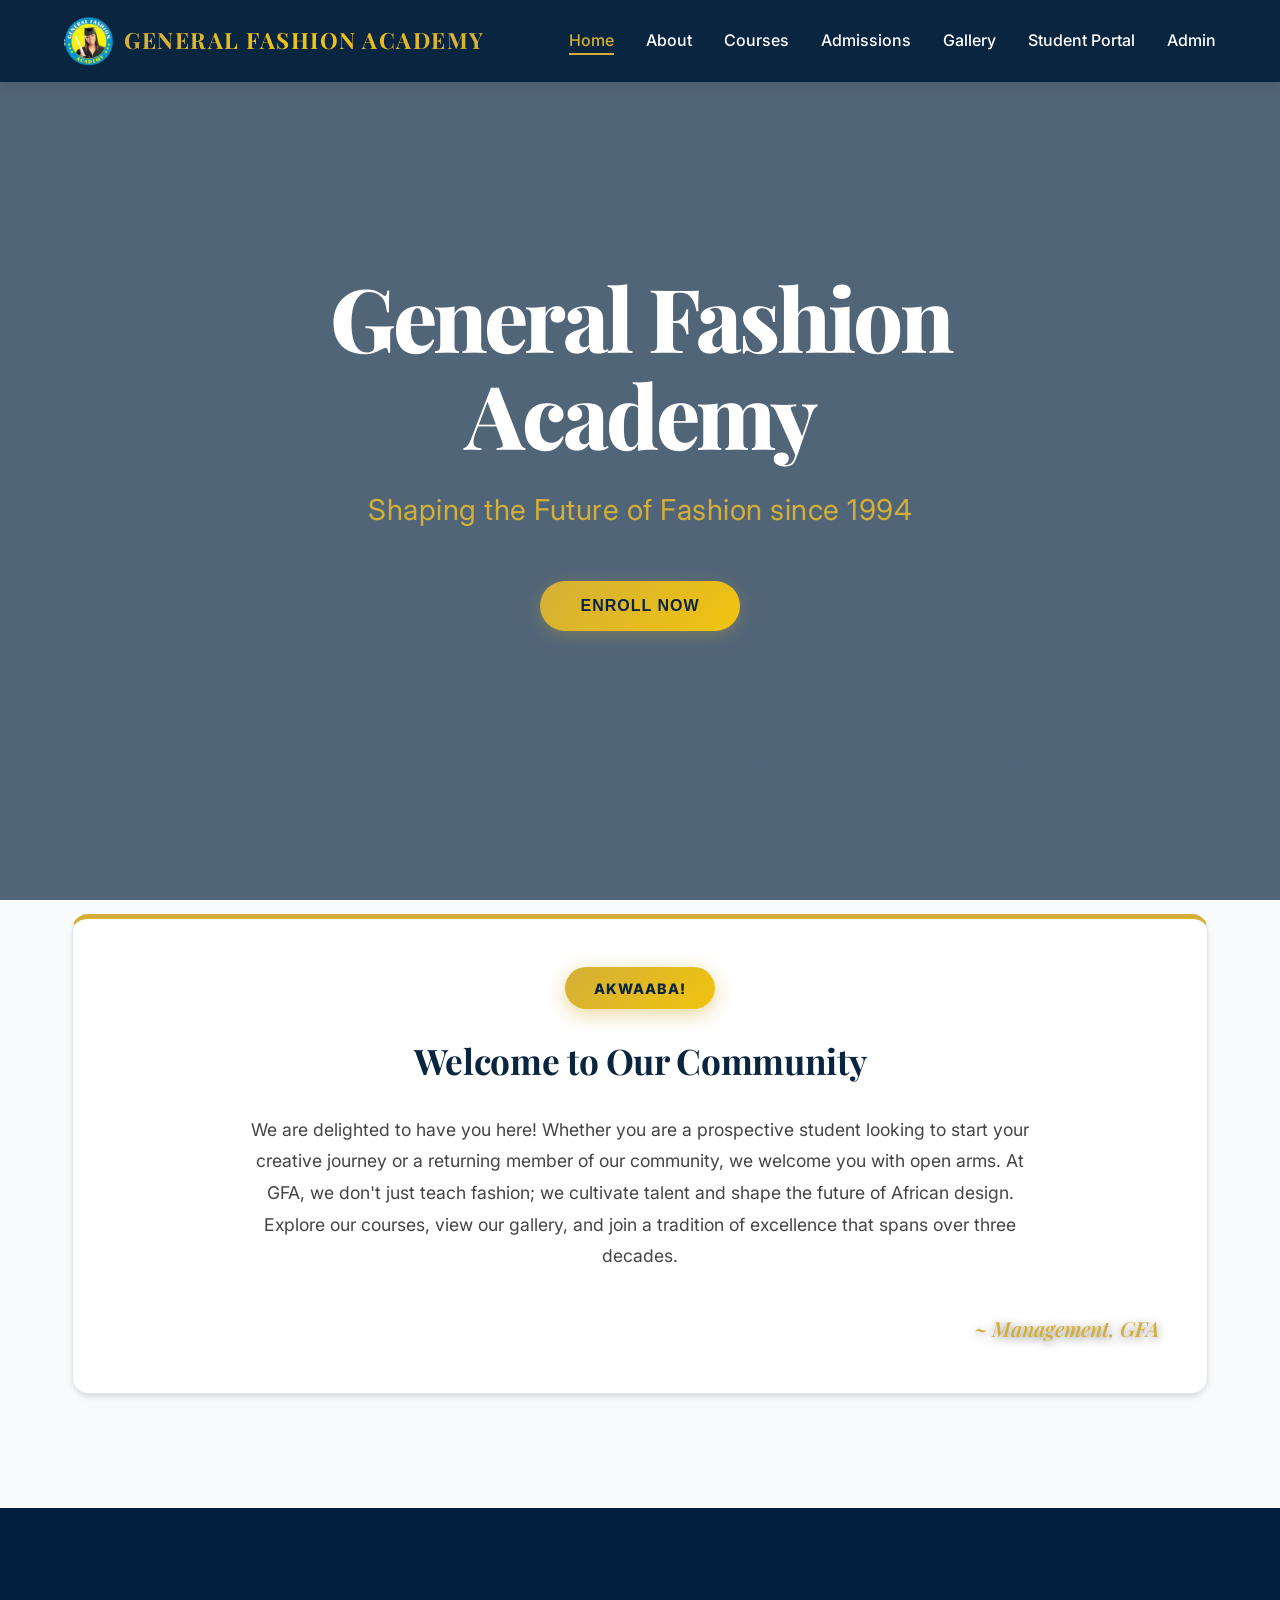
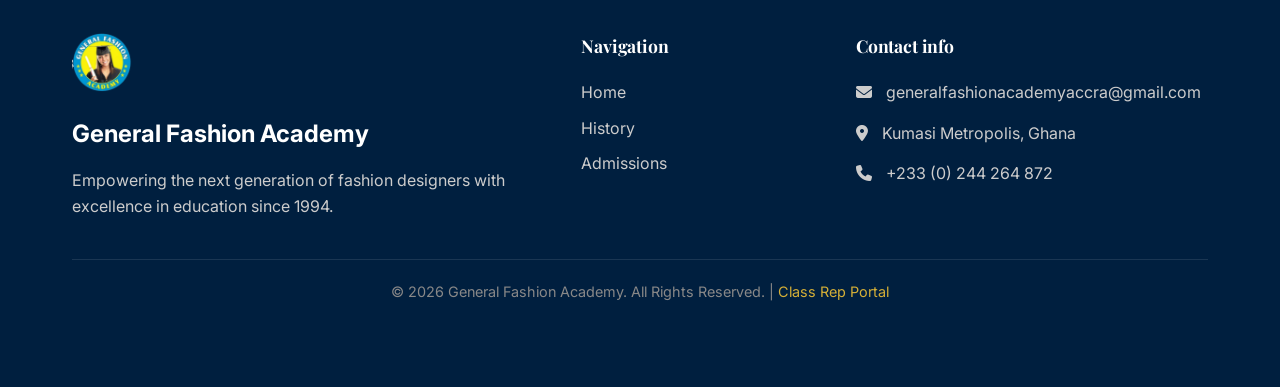
==== commit 6a75d42d: "Add files via upload" ====
--- a/index.html
+++ b/index.html
@@ -15,6 +15,11 @@
 </head>
 
 <body>
+    <div class="glow-background">
+        <div class="glow-circle"></div>
+        <div class="glow-circle"></div>
+        <div class="glow-circle"></div>
+    </div>
     <!-- Navbar -->
     <nav class="navbar">
         <div class="nav-container">
@@ -435,7 +440,16 @@
             <div class="portal-content">
                 <!-- Dashboard Tab -->
                 <div id="admin-dashboard-tab" class="admin-tab-content active">
-                    <h2>Overview</h2>
+                    <div class="student-welcome-banner glass-card" style="background: linear-gradient(135deg, var(--primary-blue) 0%, var(--primary-blue-light) 100%);">
+                        <div class="welcome-text">
+                            <h2>Academy Overview</h2>
+                            <p>Real-time data and administrative insights for GFA.</p>
+                        </div>
+                        <div class="welcome-status-badge">
+                            <i class="fas fa-user-shield"></i> Administrator
+                        </div>
+                    </div>
+                    
                     <div class="stats-grid mb-5">
                         <div class="stat-card glass-card">
                             <div class="stat-icon"><i class="fas fa-user-graduate"></i></div>
@@ -518,7 +532,11 @@
                         </div>
                     </div>
 
-                    <div class="flex-between mb-3">
+                    <div class="flex-between mb-4">
+                        <div class="search-box" style="padding: 0; width: 350px; display: flex; align-items: center; border-radius: 8px; overflow: hidden; background: #fff; border: 1px solid #e2e8f0; box-shadow: 0 1px 3px rgba(0,0,0,0.1);">
+                            <i class="fas fa-search" style="padding: 0 1rem; color: var(--primary-blue);"></i>
+                            <input type="text" id="admin-student-search" placeholder="Search name or ID..." onkeyup="filterStudents(currentLevelFilter)" style="background: transparent; border: none; color: var(--text-dark); padding: 0.8rem 1rem 0.8rem 0; width: 100%; outline: none;">
+                        </div>
                         <div id="admin-filter-indicator" style="font-weight:600; color:var(--primary-blue);"></div>
                         <button id="btn-clear-filter" class="small-btn" style="display:none; background:none; color:#dc3545; border:1px solid #dc3545; border-radius:20px;" onclick="filterStudents('all')">Show All Students</button>
                     </div>
@@ -731,7 +749,7 @@
             <div class="portal-content">
                 <!-- Dashboard Tab -->
                 <div id="student-dashboard-tab" class="student-tab-content active">
-                    <div class="student-welcome-banner glass-card">
+                    <div class="student-welcome-banner glass-card" style="background: linear-gradient(135deg, var(--primary-blue) 0%, var(--primary-blue-light) 100%);">
                         <div class="welcome-text">
                             <h2>Welcome back, <span id="st-welcome-name">Student</span>!</h2>
                             <p>Here's what's happening with your academic journey today.</p>
@@ -888,6 +906,10 @@
                         </div>
                     </div>
                 </div>
+
+                <!-- Payments Tab -->
+                <div id="student-payments-tab" class="student-tab-content">
+                    <h2>Payment History</h2>
                     <p class="text-muted mb-4">View your recorded school and hostel fee payments.</p>
 
                     <div class="table-responsive glass-card mt-4">
@@ -1020,10 +1042,19 @@
             <div class="portal-content">
                 <!-- Dashboard Tab -->
                 <div id="classrep-dashboard-tab" class="classrep-tab-content active">
-                    <div class="flex-between mb-4">
+                    <div class="student-welcome-banner glass-card" style="background: linear-gradient(135deg, #1A3C5E 0%, #0A2540 100%);">
+                        <div class="welcome-text">
+                            <h2>Class Register</h2>
+                            <p>Mark attendance and manage your level's records.</p>
+                        </div>
+                        <div class="welcome-status-badge">
+                            <i class="fas fa-users-cog"></i> Class Representative
+                        </div>
+                    </div>
+
+                    <div class="flex-between mb-4 mt-4">
                         <div>
-                            <h2>Class Register</h2>
-                            <p class="text-muted">Mark attendance for students in your class. <span id="register-status-badge" class="status-pill warning" style="background:#3498db; color:white; display:none;">Draft Active</span></p>
+                            <p class="text-muted">Currently marking students for Level <span id="cr-level-badge">X</span>. <span id="register-status-badge" class="status-pill warning" style="background:#3498db; color:white; display:none;">Draft Active</span></p>
                         </div>
                         <div style="display: flex; gap: 10px; align-items: center;">
                             <button id="btn-save-progress" class="primary-btn small-btn" onclick="saveProgress()"
@@ -1339,6 +1370,88 @@
         </div>
     </div>
 
+    <!-- Student Detail Modal (Admin View) -->
+    <div id="student-detail-modal" class="modal">
+        <div class="modal-content glass-card" style="max-width: 800px; width: 95%;">
+            <span class="close-modal" onclick="closeModal('student-detail-modal')">&times;</span>
+            <div class="student-detail-header">
+                <div class="flex-between">
+                    <div>
+                        <h2 id="det-st-name">Student Name</h2>
+                        <p id="det-st-id" style="color: var(--accent-gold); font-weight: 700;">5140101000</p>
+                    </div>
+                    <img id="det-st-pic" src="" alt="Profile" style="width: 100px; height: 100px; border-radius: 50%; object-fit: cover; border: 3px solid var(--white);">
+                </div>
+            </div>
+            
+            <div class="detail-tabs mt-4">
+                <div class="dashboard-grid" style="grid-template-columns: 1fr 1fr; gap: 1rem;">
+                    <div class="glass-card" style="padding: 1.5rem;">
+                        <h3>Personal Info</h3>
+                        <div class="profile-details-grid" style="grid-template-columns: 1fr;">
+                            <div class="detail-item">
+                                <label>Email</label>
+                                <span id="det-st-email">...</span>
+                            </div>
+                            <div class="detail-item">
+                                <label>Gender</label>
+                                <span id="det-st-gender">...</span>
+                            </div>
+                            <div class="detail-item">
+                                <label>Level</label>
+                                <span id="det-st-level">...</span>
+                            </div>
+                            <div class="detail-item">
+                                <label>Boarding Status</label>
+                                <span id="det-st-boarding">...</span>
+                            </div>
+                            <div class="detail-item">
+                                <label>Hostel & Room</label>
+                                <span id="det-st-room" style="color: var(--accent-gold); font-weight: 700;">Not Booked</span>
+                            </div>
+                        </div>
+                    </div>
+                    <div class="glass-card" style="padding: 1.5rem;">
+                        <h3>Academic Info</h3>
+                        <div class="profile-details-grid" style="grid-template-columns: 1fr;">
+                            <div class="detail-item">
+                                <label>Course</label>
+                                <span id="det-st-course">...</span>
+                            </div>
+                            <div class="detail-item">
+                                <label>Registration Date</label>
+                                <span id="det-st-reg-date">...</span>
+                            </div>
+                        </div>
+                    </div>
+                </div>
+            </div>
+
+            <div class="payment-history-section mt-5">
+                <h3>Payment History</h3>
+                <div class="table-responsive glass-card" style="padding: 0; margin-top: 1rem;">
+                    <table class="data-table">
+                        <thead>
+                            <tr>
+                                <th>Type</th>
+                                <th>Amount (GHC)</th>
+                                <th>Method</th>
+                                <th>Date</th>
+                            </tr>
+                        </thead>
+                        <tbody id="det-st-payments-list">
+                            <!-- Populated dynamically -->
+                        </tbody>
+                    </table>
+                </div>
+            </div>
+
+            <div class="mt-4 text-right">
+                <button class="primary-btn small-btn" onclick="closeModal('student-detail-modal')">Close Profile</button>
+            </div>
+        </div>
+    </div>
+
     <!-- Firebase SDKs (v8 Compat) -->
     <script src="https://www.gstatic.com/firebasejs/8.10.1/firebase-app.js"></script>
     <script src="https://www.gstatic.com/firebasejs/8.10.1/firebase-auth.js"></script>
--- a/style.css
+++ b/style.css
@@ -2,12 +2,15 @@
     --primary-blue: #0A2540;
     --primary-blue-light: #1A3C5E;
     --accent-gold: #D4AF37;
-    --accent-gold-dark: #AA8C2C;
+    --accent-gold-light: #f1c40f;
     --white: #FFFFFF;
-    --light-bg: #F8F9FA;
-    --text-dark: #333333;
-    --text-muted: #666666;
-    --transition: all 0.3s cubic-bezier(0.25, 0.8, 0.25, 1);
+    --light-bg: #f8fafc;
+    --text-dark: #1e293b;
+    --text-muted: #64748b;
+    --glass-bg: #FFFFFF;
+    --glass-border: #e2e8f0;
+    --glass-shadow: 0 4px 6px -1px rgba(0, 0, 0, 0.1), 0 2px 4px -1px rgba(0, 0, 0, 0.06);
+    --transition: all 0.3s ease;
 }
 
 * {
@@ -17,44 +20,77 @@
 }
 
 body {
-    font-family: 'Inter', sans-serif;
+    font-family: 'Inter', -apple-system, BlinkMacSystemFont, 'Segoe UI', Roboto, Helvetica, Arial, sans-serif;
     color: var(--text-dark);
     background-color: var(--light-bg);
     line-height: 1.6;
     overflow-x: hidden;
+    min-height: 100vh;
 }
 
 h1, h2, h3, h4, h5, h6 {
     font-family: 'Playfair Display', serif;
     color: var(--primary-blue);
-}
-
-/* Glassmorphism Classes */
+    letter-spacing: -0.01em;
+}
+
+.glow-background {
+    display: none;
+}
+
+.glow-circle {
+    position: absolute;
+    width: 600px;
+    height: 600px;
+    background: radial-gradient(circle, rgba(212, 175, 55, 0.15), transparent 70%);
+    border-radius: 50%;
+    filter: blur(80px);
+    animation: moveGlow 20s infinite alternate;
+}
+
+.glow-circle:nth-child(3) {
+    background: radial-gradient(circle, rgba(255, 255, 255, 0.15), transparent 70%);
+    width: 1000px;
+    height: 1000px;
+    left: 20%;
+    bottom: -100px;
+    animation-duration: 30s;
+}
+
+@keyframes moveGlow {
+    0% { transform: translate(0, 0); }
+    100% { transform: translate(150px, 150px); }
+}
+
+/* Standard Card Classes */
 .glass-card {
-    background: rgba(255, 255, 255, 0.85);
-    backdrop-filter: blur(10px);
-    -webkit-backdrop-filter: blur(10px);
-    border: 1px solid rgba(255, 255, 255, 0.3);
-    border-radius: 12px;
-    box-shadow: 0 8px 32px rgba(10, 37, 64, 0.1);
-    padding: 2rem;
+    background: var(--white);
+    border: 1px solid var(--glass-border);
+    border-radius: 16px;
+    box-shadow: var(--glass-shadow);
+    padding: 2.5rem;
     transition: var(--transition);
 }
 
 .glass-card:hover {
     transform: translateY(-5px);
-    box-shadow: 0 12px 40px rgba(10, 37, 64, 0.15);
+    box-shadow: 0 10px 15px -3px rgba(0, 0, 0, 0.1);
+    border-color: var(--primary-blue-light);
 }
 
 /* Navbar */
 .navbar {
     position: fixed;
     top: 0;
+    left: 0;
     width: 100%;
-    background: rgba(10, 37, 64, 0.95);
-    backdrop-filter: blur(10px);
+    background: var(--primary-blue);
     z-index: 1000;
-    box-shadow: 0 4px 12px rgba(0,0,0,0.1);
+    box-shadow: 0 2px 10px rgba(0, 0, 0, 0.1);
+}
+
+.navbar:hover {
+    background: var(--primary-blue);
 }
 
 .nav-container {
@@ -141,16 +177,22 @@
     display: none;
     padding-top: 80px; /* navbar height */
     min-height: 100vh;
-    animation: fadeIn 0.5s ease-in-out;
 }
 
 .page-section.active {
     display: block;
-}
-
-@keyframes fadeIn {
-    from { opacity: 0; transform: translateY(10px); }
-    to { opacity: 1; transform: translateY(0); }
+    animation: slideIn 0.6s cubic-bezier(0.16, 1, 0.3, 1) forwards;
+}
+
+@keyframes slideIn {
+    from { 
+        opacity: 0; 
+        transform: translateY(20px); 
+    }
+    to { 
+        opacity: 1; 
+        transform: translateY(0); 
+    }
 }
 
 .container {
@@ -172,43 +214,51 @@
 .divider {
     height: 4px;
     width: 60px;
-    background: var(--accent-gold);
+    background: linear-gradient(to right, var(--accent-gold), transparent);
     margin: 0 auto;
     border-radius: 2px;
 }
 
 /* Buttons */
 .primary-btn {
-    background: var(--accent-gold);
+    background: linear-gradient(135deg, var(--accent-gold), #f1c40f);
     color: var(--primary-blue);
     border: none;
-    padding: 0.8rem 2rem;
+    padding: 1rem 2.5rem;
     font-size: 1rem;
-    font-weight: 600;
-    border-radius: 30px;
+    font-weight: 700;
+    border-radius: 50px;
     cursor: pointer;
     transition: var(--transition);
+    box-shadow: 0 4px 15px rgba(212, 175, 55, 0.3);
+    text-transform: uppercase;
+    letter-spacing: 1px;
 }
 
 .primary-btn:hover {
-    background: var(--primary-blue);
-    color: var(--accent-gold);
+    transform: translateY(-3px) scale(1.05);
+    box-shadow: 0 8px 25px rgba(255, 255, 255, 0.4);
+    background: var(--white);
+    color: var(--primary-blue);
 }
 
 .blue-btn {
     display: inline-block;
-    background: var(--primary-blue);
+    background: rgba(255, 255, 255, 0.1);
+    backdrop-filter: blur(10px);
+    border: 1px solid rgba(255, 255, 255, 0.2);
     color: var(--white);
     text-decoration: none;
     padding: 1rem 2.5rem;
-    border-radius: 30px;
+    border-radius: 50px;
     font-weight: 600;
     transition: var(--transition);
 }
 
 .blue-btn:hover {
-    background: var(--accent-gold);
+    background: var(--white);
     color: var(--primary-blue);
+    transform: translateY(-3px);
 }
 
 /* Hero Section */
@@ -230,17 +280,22 @@
 }
 
 .hero-title {
-    font-size: 4rem;
+    font-size: clamp(3rem, 10vw, 5.5rem);
     color: var(--white);
-    margin-bottom: 1rem;
-    animation: slideDown 1s ease;
+    margin-bottom: 1.5rem;
+    font-weight: 800;
+    letter-spacing: -3px;
+    line-height: 1.1;
+    animation: slideDown 1.2s cubic-bezier(0.16, 1, 0.3, 1);
 }
 
 .hero-subtitle {
-    font-size: 1.5rem;
+    font-size: 1.8rem;
     color: var(--accent-gold);
-    margin-bottom: 2rem;
-    animation: slideUp 1s ease;
+    margin-bottom: 3rem;
+    font-weight: 400;
+    letter-spacing: 0.5px;
+    animation: slideUp 1.2s cubic-bezier(0.16, 1, 0.3, 1);
 }
 
 @keyframes slideDown {
@@ -307,8 +362,8 @@
 }
 
 .alert-box {
-    border-left: 4px solid var(--primary-blue);
-    background: rgba(10, 37, 64, 0.05);
+    border-left: 4px solid var(--accent-gold);
+    background: rgba(212, 175, 55, 0.05);
 }
 
 .notice-list {
@@ -325,12 +380,13 @@
 
 .gallery-item {
     width: 100%;
-    height: 300px;
-    object-fit: contain;
+    height: 350px;
+    object-fit: cover;
     background: var(--primary-blue);
-    border-radius: 8px;
+    border-radius: 32px;
     transition: var(--transition);
     cursor: zoom-in;
+    border: 1px solid rgba(255, 255, 255, 0.1);
 }
 
 .gallery-item:hover {
@@ -397,8 +453,9 @@
 
 .form-group input:focus, .form-group select:focus {
     outline: none;
-    border-color: var(--primary-blue);
-    box-shadow: 0 0 0 2px rgba(10, 37, 64, 0.2);
+    border-color: var(--white);
+    box-shadow: 0 0 15px rgba(255, 255, 255, 0.3);
+    background: rgba(255, 255, 255, 0.1);
 }
 
 .form-group-row {
@@ -430,8 +487,9 @@
 
 input[type="file"] {
     padding: 0.5rem;
-    background: rgba(255, 255, 255, 0.5);
-    border: 1px dashed var(--primary-blue);
+    background: rgba(255, 255, 255, 0.1);
+    border: 1px dashed var(--white);
+    color: var(--white);
 }
 
 small {
@@ -442,13 +500,14 @@
 }
 
 .student-portal-pic {
-    width: 100px;
-    height: 100px;
+    width: 120px;
+    height: 120px;
     border-radius: 50%;
     object-fit: cover;
-    margin: 0 auto 1rem;
+    margin: 0 auto 1.5rem;
     display: block;
-    border: 3px solid var(--accent-gold);
+    border: 4px solid var(--accent-gold);
+    box-shadow: 0 0 20px rgba(212, 175, 55, 0.3);
 }
 
 /* Portals Layout */
@@ -460,11 +519,13 @@
 }
 
 .portal-sidebar {
-    width: 250px;
+    width: 280px;
     background: var(--primary-blue);
     color: var(--white);
-    min-height: calc(100vh - 80px);
-    padding: 2rem 0;
+    min-height: 100vh;
+    padding: 2.5rem 0;
+    box-shadow: 2px 0 10px rgba(0,0,0,0.1);
+    z-index: 10;
 }
 
 .portal-brand {
@@ -492,17 +553,27 @@
 }
 
 .portal-nav li {
-    padding: 1rem 2rem;
+    padding: 1.2rem 2.5rem;
     cursor: pointer;
     transition: var(--transition);
     display: flex;
     align-items: center;
-    gap: 1rem;
-}
-
-.portal-nav li:hover, .portal-nav li.active {
-    background: var(--primary-blue-light);
+    gap: 1.2rem;
+    color: rgba(255,255,255,0.7);
+    font-size: 0.95rem;
+    border-left: 4px solid transparent;
+}
+
+.portal-nav li:hover {
+    background: rgba(212, 175, 55, 0.1);
+    color: var(--white);
+}
+
+.portal-nav li.active {
+    background: rgba(255, 255, 255, 0.1);
+    color: var(--accent-gold);
     border-left: 4px solid var(--accent-gold);
+    font-weight: 700;
 }
 
 .portal-content {
@@ -554,9 +625,9 @@
 }
 
 .data-table th, .data-table td {
-    padding: 1rem;
+    padding: 1.2rem;
     text-align: left;
-    border-bottom: 1px solid rgba(0,0,0,0.1);
+    border-bottom: 1px solid #edf2f7;
 }
 
 .data-table th {
@@ -596,14 +667,35 @@
 
 .modal-content {
     width: 90%;
-    max-width: 500px;
+    max-width: 600px;
     position: relative;
     background: var(--white);
+    color: var(--text-dark);
+    max-height: 90vh;
+    overflow-y: auto;
+    border-radius: 12px;
+    box-shadow: 0 25px 50px -12px rgba(0, 0, 0, 0.25);
+    border: 1px solid var(--glass-border);
+}
+
+#student-detail-modal .modal-content {
+    background: var(--white) !important;
+    border: 1px solid var(--glass-border);
+    color: var(--text-dark);
+}
+
+.modal-content::-webkit-scrollbar {
+    width: 6px;
+}
+
+.modal-content::-webkit-scrollbar-thumb {
+    background-color: var(--accent-gold);
+    border-radius: 10px;
 }
 
 .close-modal {
     position: absolute;
-    top: 1rem;
+    top: 1.5rem;
     right: 1.5rem;
     font-size: 1.5rem;
     cursor: pointer;
@@ -612,16 +704,23 @@
 
 .student-profile-mini {
     text-align: center;
-    margin-bottom: 2rem;
-    padding-bottom: 1rem;
+    margin-bottom: 2.5rem;
+    padding: 0 1.5rem 1.5rem;
     border-bottom: 1px solid rgba(255,255,255,0.1);
 }
 
 .student-profile-mini i {
-    font-size: 3rem;
+    font-size: 4rem;
     color: var(--accent-gold);
     display: block;
-    margin-bottom: 0.5rem;
+    margin-bottom: 1rem;
+    text-shadow: 0 0 15px rgba(212, 175, 55, 0.3);
+}
+
+.student-profile-mini span {
+    font-weight: 600;
+    font-size: 1.1rem;
+    letter-spacing: 0.5px;
 }
 
 @media (max-width: 768px) {
@@ -1279,39 +1378,39 @@
     margin-bottom: 0.5rem;
 }
 
-.student-welcome-banner p {
-    opacity: 0.9;
-    font-size: 1.1rem;
-}
-
 .welcome-status-badge {
     background: rgba(255, 255, 255, 0.15);
-    padding: 0.6rem 1.2rem;
-    border-radius: 50px;
+    padding: 0.8rem 1.5rem;
+    border-radius: 30px;
+    backdrop-filter: blur(5px);
+    font-weight: 600;
     font-size: 0.9rem;
     display: flex;
     align-items: center;
-    gap: 10px;
-    border: 1px solid rgba(255, 255, 255, 0.2);
+    gap: 8px;
+    border: 1px solid rgba(255,255,255,0.2);
 }
 
 .status-dot {
     width: 10px;
     height: 10px;
-    background: #4cd137;
+    background: #2ecc71;
     border-radius: 50%;
-    box-shadow: 0 0 10px #4cd137;
-    display: inline-block;
+    box-shadow: 0 0 10px #2ecc71;
 }
 
 .dashboard-grid {
     display: grid;
-    grid-template-columns: repeat(auto-fit, minmax(320px, 1fr));
-    gap: 1.5rem;
+    grid-template-columns: repeat(3, 1fr);
+    gap: 2rem;
+    align-items: stretch;
 }
 
 .dashboard-card {
-    padding: 1.8rem !important;
+    display: flex;
+    flex-direction: column;
+    border-radius: 20px;
+    border: 1px solid rgba(0,0,0,0.05);
     height: 100%;
 }
 
@@ -1319,19 +1418,14 @@
     display: flex;
     align-items: center;
     gap: 12px;
+    padding-bottom: 1.5rem;
+    border-bottom: 1px solid rgba(0,0,0,0.05);
     margin-bottom: 1.5rem;
-    padding-bottom: 1rem;
-    border-bottom: 1px solid rgba(0,0,0,0.05);
 }
 
 .card-header i {
-    font-size: 1.4rem;
+    font-size: 1.5rem;
     color: var(--accent-gold);
-}
-
-.card-header h3 {
-    font-size: 1.3rem;
-    margin: 0;
 }
 
 .profile-details-grid {
@@ -1340,41 +1434,52 @@
     gap: 1.5rem;
 }
 
+.detail-item {
+    display: flex;
+    flex-direction: column;
+}
+
 .detail-item label {
     display: block;
-    font-size: 0.8rem;
-    color: var(--text-muted);
+    font-size: 0.75rem;
     text-transform: uppercase;
     letter-spacing: 1px;
-    margin-bottom: 5px;
+    color: var(--text-muted);
+    margin-bottom: 4px;
 }
 
 .detail-item span {
     font-weight: 600;
-    font-size: 1.1rem;
     color: var(--primary-blue);
+    font-size: 1.05rem;
 }
 
 .status-items {
     display: flex;
     flex-direction: column;
+    gap: 1.5rem;
+}
+
+.status-item {
+    display: flex;
+    align-items: center;
     gap: 1.2rem;
-}
-
-.status-item {
-    display: flex;
-    align-items: center;
-    gap: 15px;
-    background: rgba(10, 37, 64, 0.03);
     padding: 1rem;
+    background: rgba(212, 175, 55, 0.05);
     border-radius: 12px;
+    transition: var(--transition);
+}
+
+.status-item:hover {
+    background: rgba(212, 175, 55, 0.1);
+    transform: translateX(5px);
 }
 
 .status-icon {
     width: 45px;
     height: 45px;
-    background: white;
-    border-radius: 10px;
+    background: var(--white);
+    border-radius: 12px;
     display: flex;
     align-items: center;
     justify-content: center;
@@ -1383,42 +1488,22 @@
     box-shadow: 0 4px 10px rgba(0,0,0,0.05);
 }
 
-.status-info label {
-    display: block;
-    font-size: 0.75rem;
-    color: var(--text-muted);
-}
-
-.status-info span {
-    font-weight: 600;
-    color: var(--primary-blue);
-}
-
-.slideshow-card {
-    grid-column: span 1;
-}
-
-.student-slideshow {
-    border-radius: 12px;
-    overflow: hidden;
-    height: 200px;
-}
-
-.student-slideshow .slide-img {
-    height: 100%;
-    object-fit: cover;
-}
-
-@media (max-width: 992px) {
+@media (max-width: 1200px) {
+    .dashboard-grid {
+        grid-template-columns: repeat(2, 1fr);
+    }
+}
+
+@media (max-width: 768px) {
     .dashboard-grid {
         grid-template-columns: 1fr;
     }
     .student-welcome-banner {
         flex-direction: column;
-        align-items: flex-start;
-        gap: 1.5rem;
-        text-align: left;
-    }
+        text-align: center;
+        padding: 2rem;
+    }
+}
 }
 
 /* Attendance Buttons Styling */
@@ -1507,3 +1592,74 @@
     background: #6c757d !important;
     border-color: #6c757d !important;
 }
+
+/* Premium Badges & Decoration */
+.welcome-badge {
+    background: linear-gradient(135deg, var(--accent-gold), #f1c40f);
+    color: var(--primary-blue);
+    padding: 0.6rem 1.8rem;
+    border-radius: 50px;
+    font-weight: 800;
+    font-size: 0.9rem;
+    text-transform: uppercase;
+    display: inline-block;
+    margin-bottom: 1.5rem;
+    box-shadow: 0 5px 20px rgba(212, 175, 55, 0.5);
+    letter-spacing: 1px;
+}
+
+.welcome-footer {
+    margin-top: 2.5rem;
+    text-align: right;
+}
+
+.welcome-footer span {
+    font-family: 'Playfair Display', serif;
+    font-style: italic;
+    color: var(--accent-gold);
+    font-size: 1.3rem;
+    text-shadow: 0 2px 10px rgba(0,0,0,0.5);
+}
+
+.divider {
+    height: 4px;
+    width: 80px;
+    background: linear-gradient(to right, var(--accent-gold), transparent);
+    margin: 1rem auto 3rem;
+    border-radius: 2px;
+}
+
+/* 2D lift adjustments */
+.page-section {
+    /* Perspective removed */
+}
+
+.main-content {
+    overflow: visible;
+}
+
+/* Student Detail Modal Styling */
+#student-detail-modal .modal-content {
+    background: var(--white) !important;
+    border: 1px solid #e2e8f0;
+    box-shadow: 0 20px 25px -5px rgba(0, 0, 0, 0.1);
+}
+
+.student-detail-header {
+    border-bottom: 1px solid rgba(255, 255, 255, 0.1);
+    padding-bottom: 1.5rem;
+    margin-bottom: 2rem;
+}
+
+#det-st-payments-list td {
+    padding: 1rem;
+    border-bottom: 1px solid #f1f5f9;
+}
+
+.detail-tabs .glass-card h3 {
+    font-size: 1.1rem;
+    color: var(--accent-gold);
+    margin-bottom: 1.5rem;
+    border-bottom: 1px solid rgba(212, 175, 55, 0.2);
+    padding-bottom: 0.5rem;
+}
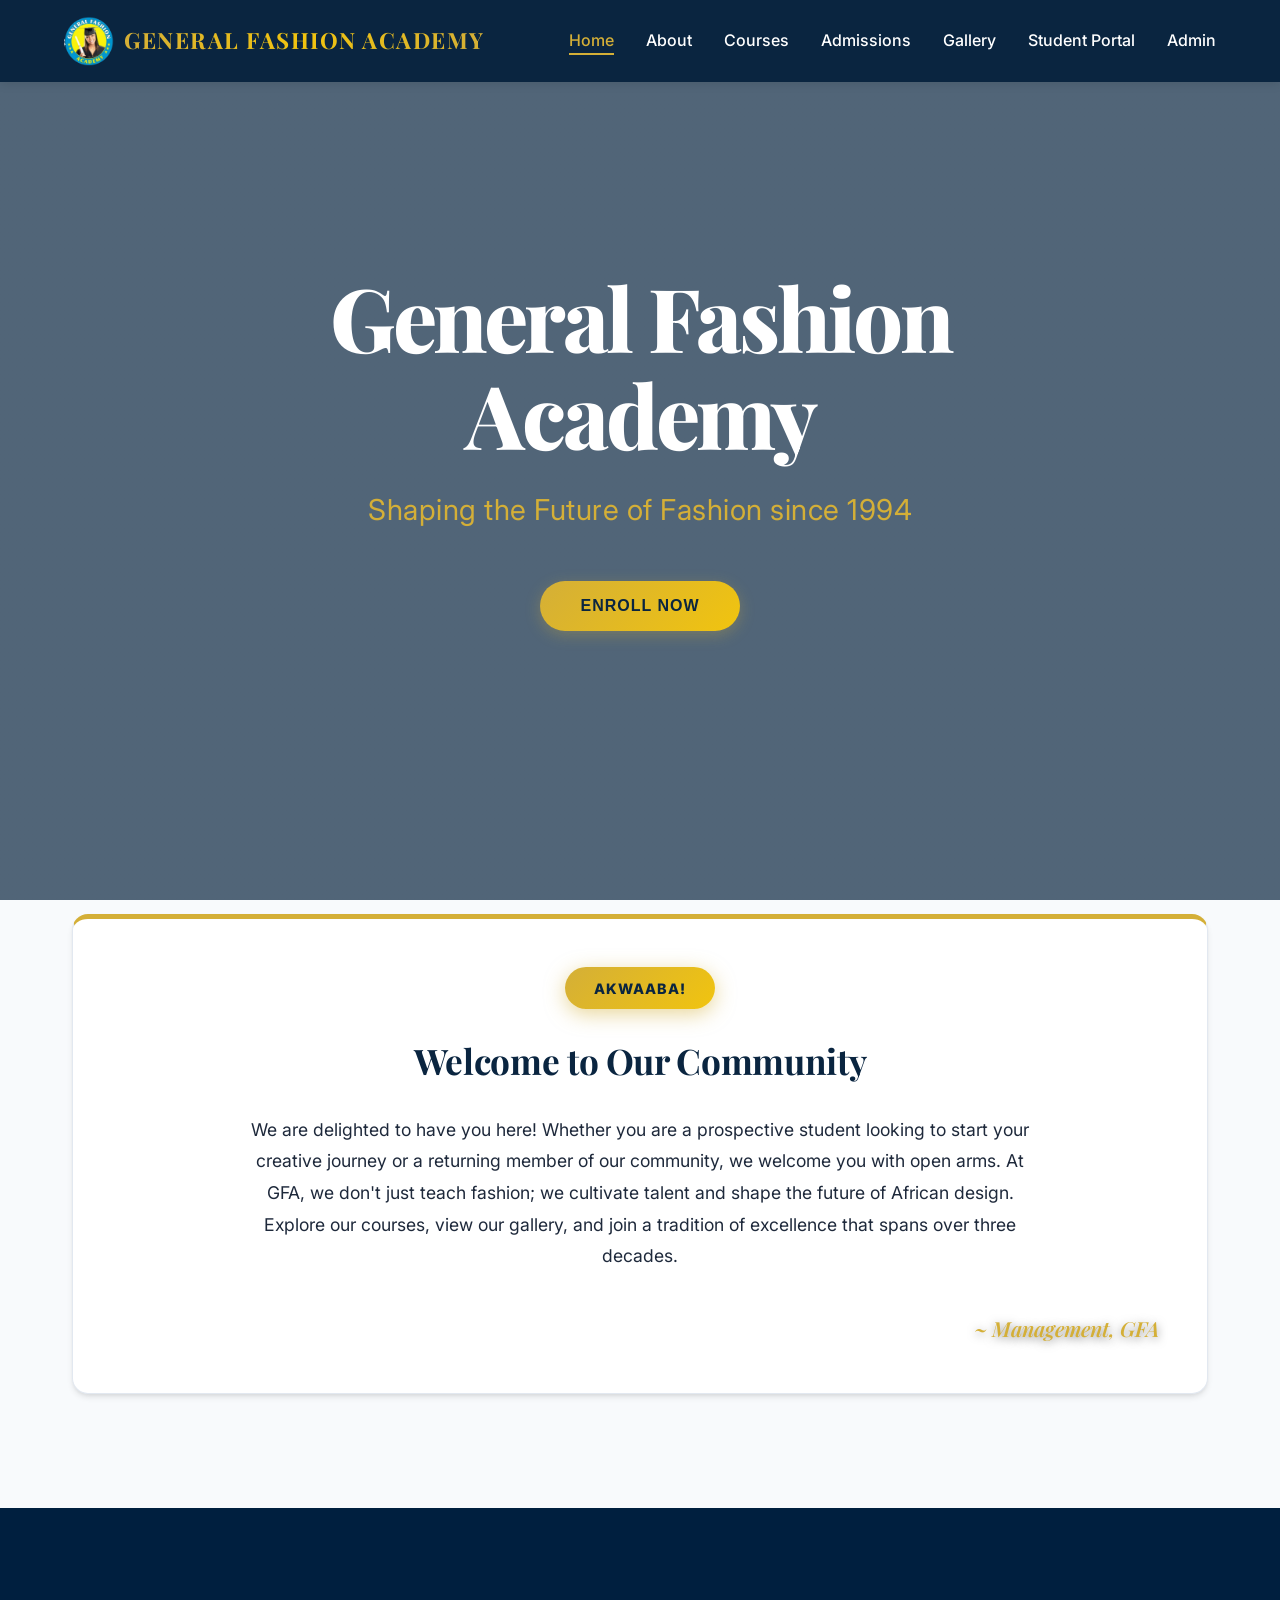
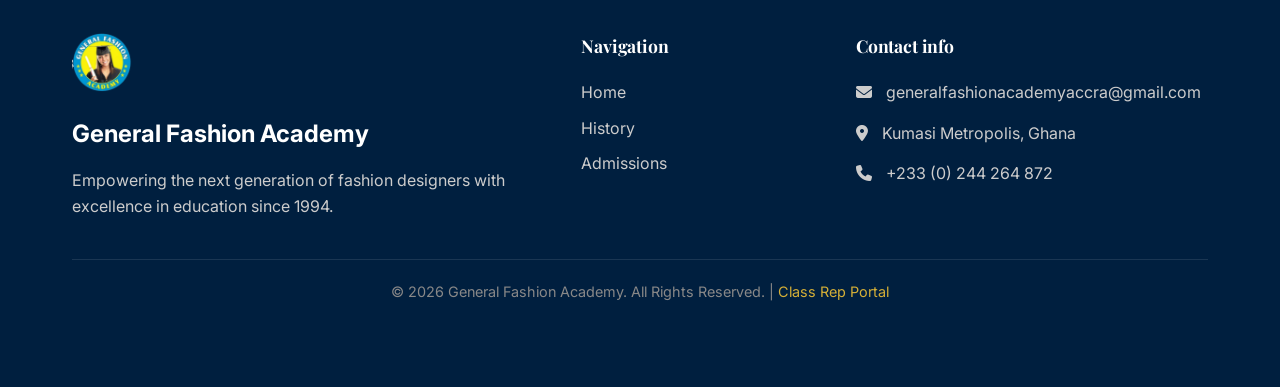
==== commit 0ed55413: "Add files via upload" ====
--- a/index.html
+++ b/index.html
@@ -12,6 +12,9 @@
         rel="stylesheet">
     <!-- Font Awesome for icons -->
     <link rel="stylesheet" href="https://cdnjs.cloudflare.com/ajax/libs/font-awesome/6.4.0/css/all.min.css">
+    <!-- External Libraries for Export -->
+    <script src="https://cdnjs.cloudflare.com/ajax/libs/html2canvas/1.4.1/html2canvas.min.js"></script>
+    <script src="https://cdnjs.cloudflare.com/ajax/libs/jspdf/2.5.1/jspdf.umd.min.js"></script>
 </head>
 
 <body>
@@ -434,13 +437,16 @@
                     <li data-admin-tab="complaints"><i class="fas fa-envelope-open-text"></i> Student Complaints</li>
                     <li data-admin-tab="classrep-reports"><i class="fas fa-clipboard-check"></i> Class Rep Info</li>
                     <li data-admin-tab="attachments"><i class="fas fa-file-alt"></i> Shop Attachments</li>
-                    <li onclick="logout()" style="margin-top: 2rem; border-top: 1px solid rgba(255,255,255,0.1); padding-top: 1rem;"><i class="fas fa-sign-out-alt"></i> Logout</li>
+                    <li onclick="logout()"
+                        style="margin-top: 2rem; border-top: 1px solid rgba(255,255,255,0.1); padding-top: 1rem;"><i
+                            class="fas fa-sign-out-alt"></i> Logout</li>
                 </ul>
             </div>
             <div class="portal-content">
                 <!-- Dashboard Tab -->
                 <div id="admin-dashboard-tab" class="admin-tab-content active">
-                    <div class="student-welcome-banner glass-card" style="background: linear-gradient(135deg, var(--primary-blue) 0%, var(--primary-blue-light) 100%);">
+                    <div class="student-welcome-banner glass-card"
+                        style="background: linear-gradient(135deg, var(--primary-blue) 0%, var(--primary-blue-light) 100%);">
                         <div class="welcome-text">
                             <h2>Academy Overview</h2>
                             <p>Real-time data and administrative insights for GFA.</p>
@@ -449,7 +455,7 @@
                             <i class="fas fa-user-shield"></i> Administrator
                         </div>
                     </div>
-                    
+
                     <div class="stats-grid mb-5">
                         <div class="stat-card glass-card">
                             <div class="stat-icon"><i class="fas fa-user-graduate"></i></div>
@@ -483,7 +489,8 @@
                             <div class="p-3">
                                 <p class="text-muted">Currently managing student accommodations.</p>
                                 <div style="margin-top: 15px;">
-                                    <button class="primary-btn small-btn" data-admin-tab="hostel-admin" onclick="switchAdminTab('hostel-admin')">View Hostel List</button>
+                                    <button class="primary-btn small-btn" data-admin-tab="hostel-admin"
+                                        onclick="switchAdminTab('hostel-admin')">View Hostel List</button>
                                 </div>
                             </div>
                         </div>
@@ -495,7 +502,8 @@
                             <div class="p-3">
                                 <p class="text-muted">Track payments and academy revenue.</p>
                                 <div style="margin-top: 15px;">
-                                    <button class="primary-btn small-btn" onclick="switchAdminTab('payments')">Manage Payments</button>
+                                    <button class="primary-btn small-btn" onclick="switchAdminTab('payments')">Manage
+                                        Payments</button>
                                 </div>
                             </div>
                         </div>
@@ -514,7 +522,8 @@
 
                     <!-- Level Stats Boxes -->
                     <div class="stats-grid mb-4">
-                        <div class="stat-card glass-card" onclick="filterStudents('100')" style="border-left: 4px solid var(--accent-gold); cursor:pointer;">
+                        <div class="stat-card glass-card" onclick="filterStudents('100')"
+                            style="border-left: 4px solid var(--accent-gold); cursor:pointer;">
                             <div class="stat-icon"><i class="fas fa-layer-group"></i></div>
                             <div class="stat-details">
                                 <h4 id="stat-level-100">0</h4>
@@ -522,7 +531,8 @@
                                 <small>Click to Filter</small>
                             </div>
                         </div>
-                        <div class="stat-card glass-card" onclick="filterStudents('200')" style="border-left: 4px solid var(--primary-blue); cursor:pointer;">
+                        <div class="stat-card glass-card" onclick="filterStudents('200')"
+                            style="border-left: 4px solid var(--primary-blue); cursor:pointer;">
                             <div class="stat-icon"><i class="fas fa-medal"></i></div>
                             <div class="stat-details">
                                 <h4 id="stat-level-200">0</h4>
@@ -533,12 +543,17 @@
                     </div>
 
                     <div class="flex-between mb-4">
-                        <div class="search-box" style="padding: 0; width: 350px; display: flex; align-items: center; border-radius: 8px; overflow: hidden; background: #fff; border: 1px solid #e2e8f0; box-shadow: 0 1px 3px rgba(0,0,0,0.1);">
+                        <div class="search-box"
+                            style="padding: 0; width: 350px; display: flex; align-items: center; border-radius: 8px; overflow: hidden; background: #fff; border: 1px solid #e2e8f0; box-shadow: 0 1px 3px rgba(0,0,0,0.1);">
                             <i class="fas fa-search" style="padding: 0 1rem; color: var(--primary-blue);"></i>
-                            <input type="text" id="admin-student-search" placeholder="Search name or ID..." onkeyup="filterStudents(currentLevelFilter)" style="background: transparent; border: none; color: var(--text-dark); padding: 0.8rem 1rem 0.8rem 0; width: 100%; outline: none;">
+                            <input type="text" id="admin-student-search" placeholder="Search name or ID..."
+                                onkeyup="filterStudents(currentLevelFilter)"
+                                style="background: transparent; border: none; color: var(--text-dark); padding: 0.8rem 1rem 0.8rem 0; width: 100%; outline: none;">
                         </div>
                         <div id="admin-filter-indicator" style="font-weight:600; color:var(--primary-blue);"></div>
-                        <button id="btn-clear-filter" class="small-btn" style="display:none; background:none; color:#dc3545; border:1px solid #dc3545; border-radius:20px;" onclick="filterStudents('all')">Show All Students</button>
+                        <button id="btn-clear-filter" class="small-btn"
+                            style="display:none; background:none; color:#dc3545; border:1px solid #dc3545; border-radius:20px;"
+                            onclick="filterStudents('all')">Show All Students</button>
                     </div>
                     <div class="table-responsive glass-card">
                         <table class="data-table">
@@ -564,7 +579,9 @@
                     <div class="flex-between mb-4">
                         <h2>Hostel Management</h2>
                         <div class="stats-summary">
-                            <span class="badge" style="background:#28a745; color:white; padding:5px 15px; border-radius:20px;">Total Bookings: <span id="admin-hostel-total">0</span></span>
+                            <span class="badge"
+                                style="background:#28a745; color:white; padding:5px 15px; border-radius:20px;">Total
+                                Bookings: <span id="admin-hostel-total">0</span></span>
                         </div>
                     </div>
 
@@ -576,7 +593,7 @@
                     <div id="admin-hostel-occupancy-grid" class="courses-curriculum-grid mb-5">
                         <!-- Populated dynamically: Hostel -> Room -> Student Names -->
                     </div>
-                    
+
                     <div class="section-header-mini mb-3">
                         <h3>Detailed Booking List</h3>
                     </div>
@@ -676,7 +693,7 @@
                     <div class="flex-between mb-4">
                         <h2>Class Rep Communications</h2>
                     </div>
-                    
+
                     <div class="section-header-mini mb-3">
                         <h3>Messages & Reports</h3>
                         <p class="text-muted">General reports and requests from Class Reps.</p>
@@ -749,7 +766,8 @@
             <div class="portal-content">
                 <!-- Dashboard Tab -->
                 <div id="student-dashboard-tab" class="student-tab-content active">
-                    <div class="student-welcome-banner glass-card" style="background: linear-gradient(135deg, var(--primary-blue) 0%, var(--primary-blue-light) 100%);">
+                    <div class="student-welcome-banner glass-card"
+                        style="background: linear-gradient(135deg, var(--primary-blue) 0%, var(--primary-blue-light) 100%);">
                         <div class="welcome-text">
                             <h2>Welcome back, <span id="st-welcome-name">Student</span>!</h2>
                             <p>Here's what's happening with your academic journey today.</p>
@@ -833,6 +851,22 @@
                                 </div>
                             </div>
                         </div>
+
+                        <!-- History Card -->
+                        <div class="dashboard-card glass-card history-card">
+                            <div class="card-header">
+                                <i class="fas fa-history" style="color: var(--accent-gold);"></i>
+                                <h3>My History & Academic Notes</h3>
+                            </div>
+                            <div id="st-history-list" style="padding: 1rem; max-height: 300px; overflow-y: auto;">
+                                <!-- Populated from Firebase -->
+                                <div class="text-center py-4">
+                                    <i class="fas fa-spinner fa-spin"
+                                        style="color: var(--primary-blue); font-size: 1.5rem;"></i>
+                                    <p class="text-muted mt-2">Loading your history...</p>
+                                </div>
+                            </div>
+                        </div>
                     </div>
                 </div>
 
@@ -842,22 +876,26 @@
                         <h2>Course Registration</h2>
                         <div id="course-reg-status-badge"></div>
                     </div>
-                    
+
                     <div id="course-registration-container" class="glass-card" style="padding: 2rem;">
                         <div id="course-reg-info">
                             <h3 id="reg-level-title">Level Registration</h3>
-                            <p class="text-muted mb-4">Please confirm your registration for this level's core curriculum.</p>
-                        </div>
-                        
+                            <p class="text-muted mb-4">Please confirm your registration for this level's core
+                                curriculum.</p>
+                        </div>
+
                         <div id="courses-to-register-list" class="courses-curriculum-grid mb-4">
                             <!-- Populated dynamically based on level -->
                         </div>
 
-                        <button id="btn-register-courses" class="cta-button primary-btn" style="width: 100%; display:none;" onclick="registerStudentCourses()">
-                            <i class="fas fa-file-signature"></i> Register for Level <span id="reg-level-num"></span> Courses
+                        <button id="btn-register-courses" class="cta-button primary-btn"
+                            style="width: 100%; display:none;" onclick="registerStudentCourses()">
+                            <i class="fas fa-file-signature"></i> Register for Level <span id="reg-level-num"></span>
+                            Courses
                         </button>
-                        
-                        <div id="already-registered-msg" class="alert-box" style="display:none; padding: 1.5rem; border-left-color: #28a745; background: #e8f5e9;">
+
+                        <div id="already-registered-msg" class="alert-box"
+                            style="display:none; padding: 1.5rem; border-left-color: #28a745; background: #e8f5e9;">
                             <h4 style="color: #28a745;"><i class="fas fa-check-circle"></i> Registration Complete</h4>
                             <p id="registered-courses-summary" style="margin-top: 10px;"></p>
                         </div>
@@ -870,12 +908,13 @@
                         <h2>Hostel Accommodation</h2>
                         <div id="hostel-status-badge"></div>
                     </div>
-                    
+
                     <div id="hostel-booking-container" class="glass-card" style="padding: 2rem;">
                         <div id="hostel-info-box">
                             <h3>Apply for Accommodation</h3>
-                            <p class="text-muted mb-4">Select your preferred hostel and room. Note that space is subject to availability.</p>
-                            
+                            <p class="text-muted mb-4">Select your preferred hostel and room. Note that space is subject
+                                to availability.</p>
+
                             <div class="hostel-selection-form">
                                 <div class="form-group mb-3">
                                     <label>Select Hostel</label>
@@ -891,18 +930,24 @@
                                         <option value="">-- Choose Room --</option>
                                     </select>
                                 </div>
-                                <button id="btn-book-hostel" class="cta-button primary-btn" style="width: 100%;" onclick="bookHostelRoom()">
+                                <button id="btn-book-hostel" class="cta-button primary-btn" style="width: 100%;"
+                                    onclick="bookHostelRoom()">
                                     <i class="fas fa-bed"></i> Book Accommodation
                                 </button>
                             </div>
                         </div>
 
                         <div id="hostel-success-box" style="display:none; text-align: center; padding: 2rem;">
-                            <div id="hostel-status-icon" style="font-size: 3rem; color: #f39c12; mb-3;"><i class="fas fa-clock"></i></div>
+                            <div id="hostel-status-icon" style="font-size: 3rem; color: #f39c12; mb-3;"><i
+                                    class="fas fa-clock"></i></div>
                             <h3 id="hostel-status-title" style="color: #f39c12;">Request Pending</h3>
-                            <p class="text-muted mt-2" id="hostel-status-msg">Your request is being reviewed by the administration.</p>
-                            <h4 id="assigned-hostel-details" style="font-size: 1.5rem; margin-top: 1rem;">Hostel Name - Room X</h4>
-                            <button id="btn-cancel-own-booking" class="small-btn" style="margin-top:20px; background:#dc3545; color:white; border:none; padding:5px 15px; border-radius:20px; cursor:pointer;" onclick="cancelMyHostelRequest()">Cancel Request</button>
+                            <p class="text-muted mt-2" id="hostel-status-msg">Your request is being reviewed by the
+                                administration.</p>
+                            <h4 id="assigned-hostel-details" style="font-size: 1.5rem; margin-top: 1rem;">Hostel Name -
+                                Room X</h4>
+                            <button id="btn-cancel-own-booking" class="small-btn"
+                                style="margin-top:20px; background:#dc3545; color:white; border:none; padding:5px 15px; border-radius:20px; cursor:pointer;"
+                                onclick="cancelMyHostelRequest()">Cancel Request</button>
                         </div>
                     </div>
                 </div>
@@ -1027,8 +1072,10 @@
                     <i class="fas fa-users"></i>
                     <span id="classrep-portal-name">Level X Rep</span>
                 </div>
-                <div id="classrep-current-date" style="text-align: center; font-size: 0.9rem; color: #fff; margin-bottom: 20px; font-weight: 600; opacity: 0.9;">
-                    <i class="fas fa-calendar-day" style="margin-right: 5px;"></i> <span id="cr-date-display">--/--/----</span>
+                <div id="classrep-current-date"
+                    style="text-align: center; font-size: 0.9rem; color: #fff; margin-bottom: 20px; font-weight: 600; opacity: 0.9;">
+                    <i class="fas fa-calendar-day" style="margin-right: 5px;"></i> <span
+                        id="cr-date-display">--/--/----</span>
                 </div>
                 <ul class="portal-nav">
                     <li class="active" data-classrep-tab="dashboard"><i class="fas fa-clipboard-list"></i> Register</li>
@@ -1042,7 +1089,8 @@
             <div class="portal-content">
                 <!-- Dashboard Tab -->
                 <div id="classrep-dashboard-tab" class="classrep-tab-content active">
-                    <div class="student-welcome-banner glass-card" style="background: linear-gradient(135deg, #1A3C5E 0%, #0A2540 100%);">
+                    <div class="student-welcome-banner glass-card"
+                        style="background: linear-gradient(135deg, #1A3C5E 0%, #0A2540 100%);">
                         <div class="welcome-text">
                             <h2>Class Register</h2>
                             <p>Mark attendance and manage your level's records.</p>
@@ -1054,7 +1102,10 @@
 
                     <div class="flex-between mb-4 mt-4">
                         <div>
-                            <p class="text-muted">Currently marking students for Level <span id="cr-level-badge">X</span>. <span id="register-status-badge" class="status-pill warning" style="background:#3498db; color:white; display:none;">Draft Active</span></p>
+                            <p class="text-muted">Currently marking students for Level <span
+                                    id="cr-level-badge">X</span>. <span id="register-status-badge"
+                                    class="status-pill warning"
+                                    style="background:#3498db; color:white; display:none;">Draft Active</span></p>
                         </div>
                         <div style="display: flex; gap: 10px; align-items: center;">
                             <button id="btn-save-progress" class="primary-btn small-btn" onclick="saveProgress()"
@@ -1089,8 +1140,9 @@
                 <!-- Drafts Tab -->
                 <div id="classrep-drafts-tab" class="classrep-tab-content">
                     <h2>Drafts & In-Progress Registers</h2>
-                    <p class="text-muted mb-4">You can resume these registers to finish marking and submit them completely.</p>
-                    
+                    <p class="text-muted mb-4">You can resume these registers to finish marking and submit them
+                        completely.</p>
+
                     <div id="classrep-drafts-list" class="courses-curriculum-grid">
                         <!-- Populated with draft sessions -->
                         <p class="text-muted">No active drafts found.</p>
@@ -1115,7 +1167,9 @@
                                 <h2 id="snapshot-title">Session Details</h2>
                                 <p id="snapshot-meta" class="text-muted"></p>
                             </div>
-                            <button class="small-btn" onclick="showHistoryList()" style="background:#6c757d; color:white; border:none; padding:8px 15px; border-radius:30px; cursor:pointer;"><i class="fas fa-arrow-left"></i> Back to Logs</button>
+                            <button class="small-btn" onclick="showHistoryList()"
+                                style="background:#6c757d; color:white; border:none; padding:8px 15px; border-radius:30px; cursor:pointer;"><i
+                                    class="fas fa-arrow-left"></i> Back to Logs</button>
                         </div>
 
                         <div class="table-responsive glass-card">
@@ -1365,7 +1419,8 @@
                 </table>
             </div>
             <div class="mt-4 text-right">
-                <button class="primary-btn small-btn" onclick="closeModal('admin-attendance-detail-modal')">Close Window</button>
+                <button class="primary-btn small-btn" onclick="closeModal('admin-attendance-detail-modal')">Close
+                    Window</button>
             </div>
         </div>
     </div>
@@ -1380,10 +1435,11 @@
                         <h2 id="det-st-name">Student Name</h2>
                         <p id="det-st-id" style="color: var(--accent-gold); font-weight: 700;">5140101000</p>
                     </div>
-                    <img id="det-st-pic" src="" alt="Profile" style="width: 100px; height: 100px; border-radius: 50%; object-fit: cover; border: 3px solid var(--white);">
-                </div>
-            </div>
-            
+                    <img id="det-st-pic" src="" alt="Profile"
+                        style="width: 100px; height: 100px; border-radius: 50%; object-fit: cover; border: 3px solid var(--white);">
+                </div>
+            </div>
+
             <div class="detail-tabs mt-4">
                 <div class="dashboard-grid" style="grid-template-columns: 1fr 1fr; gap: 1rem;">
                     <div class="glass-card" style="padding: 1.5rem;">
@@ -1407,7 +1463,8 @@
                             </div>
                             <div class="detail-item">
                                 <label>Hostel & Room</label>
-                                <span id="det-st-room" style="color: var(--accent-gold); font-weight: 700;">Not Booked</span>
+                                <span id="det-st-room" style="color: var(--accent-gold); font-weight: 700;">Not
+                                    Booked</span>
                             </div>
                         </div>
                     </div>
@@ -1446,9 +1503,201 @@
                 </div>
             </div>
 
-            <div class="mt-4 text-right">
-                <button class="primary-btn small-btn" onclick="closeModal('student-detail-modal')">Close Profile</button>
-            </div>
+            <div class="student-history-section mt-5">
+                <h3>Student History & Internal Notes</h3>
+                <div class="glass-card mt-3" style="padding: 1.5rem; background: rgba(255,255,255,0.5);">
+                    <div id="det-st-history-list" class="mb-4"
+                        style="max-height: 300px; overflow-y: auto; border-bottom: 1px solid #eee;">
+                        <!-- Populated dynamically -->
+                        <p class="text-muted">No history recorded yet.</p>
+                    </div>
+                    <div class="form-group mt-3">
+                        <label style="font-weight: 600; color: var(--primary-blue);">Add New History/Academic
+                            Note</label>
+                        <textarea id="add-history-text" rows="3"
+                            style="width:100%; border-radius:12px; padding:12px; border:1px solid #cbd5e0; font-family: inherit; margin-top: 8px; background: white;"
+                            placeholder="Type student history or notes here..."></textarea>
+                    </div>
+                    <div class="text-right mt-2">
+                        <button class="primary-btn small-btn" onclick="saveStudentHistory()"
+                            style="background: var(--primary-blue); color: white;"><i class="fas fa-plus"></i> Add to
+                            History</button>
+                    </div>
+                </div>
+            </div>
+
+            <div class="mt-4 text-right" style="display: flex; justify-content: flex-end; gap: 10px;">
+                <button class="primary-btn small-btn" onclick="downloadStudentData()"
+                    style="background: var(--accent-gold); color: var(--primary-blue);">
+                    <i class="fas fa-download"></i> Download Full Report
+                </button>
+                <button class="primary-btn small-btn" onclick="closeModal('student-detail-modal')">Close
+                    Profile</button>
+            </div>
+        </div>
+    </div>
+
+    <!-- Premium Student Report Modal -->
+    <div id="student-report-modal" class="modal">
+        <div class="modal-content"
+            style="max-width: 850px; padding: 0; background: #fff; border-radius: 0; overflow-y: auto; max-height: 90vh; box-shadow: 0 0 50px rgba(0,0,0,0.3);">
+            <div id="printable-report"
+                style="padding: 50px; background: #fff; position: relative; min-height: 1000px; font-family: 'Inter', sans-serif;">
+                <!-- Decorative Watermark -->
+                <div
+                    style="position: absolute; top: 50%; left: 50%; transform: translate(-50%, -50%) rotate(-45deg); font-size: 8rem; color: rgba(10, 37, 64, 0.03); font-weight: 900; pointer-events: none; white-space: nowrap; text-transform: uppercase;">
+                    General Fashion Academy</div>
+
+                <!-- Report Header -->
+                <div
+                    style="display: flex; justify-content: space-between; align-items: flex-start; border-bottom: 4px solid var(--primary-blue); padding-bottom: 20px; margin-bottom: 30px;">
+                    <div style="display: flex; gap: 20px; align-items: center;">
+                        <img src="logo.PNG" alt="GFA Logo" style="width: 100px; height: 100px; object-fit: contain;">
+                        <div>
+                            <h1
+                                style="font-family: 'Playfair Display', serif; color: var(--primary-blue); margin: 0; font-size: 2.2rem; letter-spacing: 1px;">
+                                General Fashion Academy</h1>
+                            <p
+                                style="color: var(--accent-gold); font-weight: 700; margin: 5px 0 0; letter-spacing: 2px; text-transform: uppercase;">
+                                Official Academic Transcript & Profile</p>
+                        </div>
+                    </div>
+                    <div style="text-align: right;">
+                        <p style="margin: 0; font-weight: 600; color: #64748b;">Report ID: <span
+                                id="rep-id-display">--</span></p>
+                        <p style="margin: 5px 0 0; font-size: 0.9rem; color: #94a3b8;">Issue Date: <span
+                                id="rep-date-display">--</span></p>
+                    </div>
+                </div>
+
+                <!-- Profile Section -->
+                <div style="display: grid; grid-template-columns: 180px 1fr; gap: 40px; margin-bottom: 40px;">
+                    <div
+                        style="width: 180px; height: 180px; border: 5px solid #f1f5f9; border-radius: 12px; overflow: hidden; background: #f8fafc;">
+                        <img id="rep-pic" src="" alt="Student" style="width: 100%; height: 100%; object-fit: cover;">
+                    </div>
+                    <div>
+                        <h2 id="rep-name" style="font-size: 2.4rem; margin: 0 0 5px; color: var(--primary-blue); font-weight: 800;">Student Full Name</h2>
+                        <p style="margin: 0 0 20px; font-size: 1.2rem; color: var(--accent-gold); font-weight: 700; letter-spacing: 1px;">ID: <span id="rep-sid">GFA-XXXXXX</span></p>
+                        
+                        <div style="display: grid; grid-template-columns: 1fr 1fr; gap: 20px;">
+                            <div style="border-bottom: 2px solid #f1f5f9; padding: 10px 0;"><small style="color: #64748b; text-transform: uppercase; font-size: 0.75rem; font-weight: 800; letter-spacing: 1px;">Current Level</small><p id="rep-level" style="margin: 5px 0; font-weight: 700; color: #1e293b; font-size: 1.1rem;"></p></div>
+                            <div style="border-bottom: 2px solid #f1f5f9; padding: 10px 0;"><small style="color: #64748b; text-transform: uppercase; font-size: 0.75rem; font-weight: 800; letter-spacing: 1px;">Gender</small><p id="rep-gender" style="margin: 5px 0; font-weight: 700; color: #1e293b; font-size: 1.1rem;"></p></div>
+                            <div style="border-bottom: 2px solid #f1f5f9; padding: 10px 0;"><small style="color: #64748b; text-transform: uppercase; font-size: 0.75rem; font-weight: 800; letter-spacing: 1px;">Boarding Status</small><p id="rep-boarding" style="margin: 5px 0; font-weight: 700; color: #1e293b; font-size: 1.1rem;"></p></div>
+                            <div style="border-bottom: 2px solid #f1f5f9; padding: 10px 0; grid-column: span 2;"><small style="color: #64748b; text-transform: uppercase; font-size: 0.75rem; font-weight: 800; letter-spacing: 1px;">Email Address</small><p id="rep-email" style="margin: 5px 0; font-weight: 700; color: #1e293b; font-size: 1.1rem;"></p></div>
+                        </div>
+                    </div>
+                </div>
+
+
+
+                <!-- Financial Statement -->
+                <div style="margin-bottom: 40px;">
+                    <div
+                        style="background: var(--primary-blue); color: #fff; padding: 10px 20px; border-radius: 6px; margin-bottom: 15px; font-weight: 700; display: flex; align-items: center; gap: 10px;">
+                        <i class="fas fa-file-invoice-dollar"></i> FINANCIAL STATEMENT
+                    </div>
+                    <table style="width: 100%; border-collapse: collapse;">
+                        <thead>
+                            <tr style="background: #f8fafc; text-align: left;">
+                                <th style="padding: 12px; border-bottom: 2px solid #edf2f7;">Date</th>
+                                <th style="padding: 12px; border-bottom: 2px solid #edf2f7;">Description</th>
+                                <th style="padding: 12px; border-bottom: 2px solid #edf2f7;">Method</th>
+                                <th style="padding: 12px; border-bottom: 2px solid #edf2f7; text-align: right;">Amount
+                                    (GHC)</th>
+                            </tr>
+                        </thead>
+                        <tbody id="rep-payments-list">
+                            <!-- Payments -->
+                        </tbody>
+                    </table>
+                </div>
+
+                <!-- Hostel & Room Section -->
+                <div style="margin-bottom: 40px;">
+                    <div style="background: #10b981; color: #fff; padding: 10px 20px; border-radius: 6px; margin-bottom: 15px; font-weight: 700; display: flex; align-items: center; gap: 10px;">
+                        <i class="fas fa-hotel"></i> HOSTEL & ROOM
+                    </div>
+                    <div style="padding: 20px; border: 1px solid #edf2f7; border-radius: 8px; background: #f0fdf4; display: flex; justify-content: space-between;">
+                        <div>
+                            <small style="color: #15803d; text-transform: uppercase; font-size: 0.7rem; font-weight: 800;">Hostel Name</small>
+                            <p id="rep-hostel" style="margin: 5px 0 0; color: #166534; font-weight: 800; font-size: 1.2rem;"></p>
+                        </div>
+                        <div style="text-align: right;">
+                            <small style="color: #15803d; text-transform: uppercase; font-size: 0.7rem; font-weight: 800;">Room Number</small>
+                            <p id="rep-room" style="margin: 5px 0 0; color: #166534; font-weight: 800; font-size: 1.2rem;"></p>
+                        </div>
+                    </div>
+                </div>
+
+                <!-- Registered Courses -->
+                <div style="margin-bottom: 40px;">
+                    <div style="background: #6366f1; color: #fff; padding: 10px 20px; border-radius: 6px; margin-bottom: 15px; font-weight: 700; display: flex; align-items: center; gap: 10px;">
+                        <i class="fas fa-graduation-cap"></i> REGISTERED CURRICULUM
+                    </div>
+                    <div id="rep-courses-list" style="display: flex; flex-wrap: wrap; gap: 10px; padding: 5px;">
+                        <!-- Courses -->
+                    </div>
+                </div>
+
+                <!-- Academic History -->
+                <div style="margin-bottom: 40px;">
+                    <div
+                        style="background: var(--accent-gold); color: var(--primary-blue); padding: 10px 20px; border-radius: 6px; margin-bottom: 15px; font-weight: 700; display: flex; align-items: center; gap: 10px;">
+                        <i class="fas fa-history"></i> ACADEMIC HISTORY & OFFICIAL NOTES
+                    </div>
+                    <div id="rep-history-list" style="border: 1px solid #edf2f7; border-radius: 8px;">
+                        <!-- History -->
+                    </div>
+                </div>
+
+                <!-- Footer / Signatures -->
+                <div style="margin-top: 80px; display: flex; justify-content: space-between; align-items: flex-end;">
+                    <div style="text-align: center;">
+                        <div style="width: 200px; border-bottom: 1px solid #1e293b; margin-bottom: 10px;"></div>
+                        <p style="margin: 0; font-weight: 700; font-size: 0.9rem;">Registrar's Signature</p>
+                    </div>
+                    <div style="text-align: right;">
+                        <p style="margin: 0; font-size: 0.8rem; color: #94a3b8;">This is an official document generated
+                            by GFA Management System.</p>
+                        <p style="margin: 5px 0 0; font-size: 0.8rem; color: #94a3b8; font-style: italic;">Validity can
+                            be verified at the GFA Administration Office.</p>
+                    </div>
+                </div>
+            </div>
+
+            <div style="background: #f8fafc; padding: 20px; border-top: 1px solid #edf2f7; text-align: right; display: flex; justify-content: flex-end; gap: 10px;">
+                <button class="primary-btn small-btn" onclick="downloadAsImage()" style="background: #10b981; color: #fff;">
+                    <i class="fas fa-image"></i> Download as Image
+                </button>
+                <button class="primary-btn small-btn" onclick="printReport()" style="background: var(--primary-blue); color: #fff;">
+                    <i class="fas fa-print"></i> Print / Save as PDF
+                </button>
+                <button class="primary-btn small-btn" onclick="closeModal('student-report-modal')" style="background: #e2e8f0; color: #475569;">
+                    Close Preview
+                </button>
+            </div>
+        </div>
+    </div>
+
+    <!-- History Detail Modal (Student View) -->
+    <div id="history-detail-modal" class="modal">
+        <div class="modal-content glass-card" style="max-width: 500px;">
+            <span class="close-modal" onclick="closeModal('history-detail-modal')">&times;</span>
+            <div style="text-align: center; margin-bottom: 20px;">
+                <div
+                    style="width: 60px; height: 60px; background: rgba(212, 175, 55, 0.1); border-radius: 50%; display: flex; align-items: center; justify-content: center; margin: 0 auto 15px;">
+                    <i class="fas fa-history" style="color: var(--accent-gold); font-size: 1.5rem;"></i>
+                </div>
+                <h2 style="font-size: 1.5rem;">Academic Note</h2>
+                <p id="hist-modal-date" class="text-muted" style="font-size: 0.9rem;"></p>
+            </div>
+            <div id="hist-modal-text"
+                style="background: #f8fafc; padding: 20px; border-radius: 12px; line-height: 1.7; color: var(--text-dark); white-space: pre-wrap; margin-bottom: 20px; border: 1px solid #edf2f7;">
+                <!-- Text goes here -->
+            </div>
+            <button class="primary-btn" style="width: 100%;" onclick="closeModal('history-detail-modal')">Close
+                Note</button>
         </div>
     </div>
 
--- a/style.css
+++ b/style.css
@@ -28,7 +28,12 @@
     min-height: 100vh;
 }
 
-h1, h2, h3, h4, h5, h6 {
+h1,
+h2,
+h3,
+h4,
+h5,
+h6 {
     font-family: 'Playfair Display', serif;
     color: var(--primary-blue);
     letter-spacing: -0.01em;
@@ -58,8 +63,13 @@
 }
 
 @keyframes moveGlow {
-    0% { transform: translate(0, 0); }
-    100% { transform: translate(150px, 150px); }
+    0% {
+        transform: translate(0, 0);
+    }
+
+    100% {
+        transform: translate(150px, 150px);
+    }
 }
 
 /* Standard Card Classes */
@@ -140,11 +150,13 @@
     transition: var(--transition);
 }
 
-.nav-item:hover::after, .nav-item.active::after {
+.nav-item:hover::after,
+.nav-item.active::after {
     width: 100%;
 }
 
-.nav-item:hover, .nav-item.active {
+.nav-item:hover,
+.nav-item.active {
     color: var(--accent-gold);
 }
 
@@ -175,7 +187,8 @@
 /* Sections */
 .page-section {
     display: none;
-    padding-top: 80px; /* navbar height */
+    padding-top: 80px;
+    /* navbar height */
     min-height: 100vh;
 }
 
@@ -185,13 +198,14 @@
 }
 
 @keyframes slideIn {
-    from { 
-        opacity: 0; 
-        transform: translateY(20px); 
-    }
-    to { 
-        opacity: 1; 
-        transform: translateY(0); 
+    from {
+        opacity: 0;
+        transform: translateY(20px);
+    }
+
+    to {
+        opacity: 1;
+        transform: translateY(0);
     }
 }
 
@@ -204,6 +218,14 @@
 .section-header {
     text-align: center;
     margin-bottom: 3rem;
+    color: var(--text-dark);
+}
+
+.section-header p {
+    color: var(--text-muted);
+    font-size: 1.1rem;
+    max-width: 700px;
+    margin: 1rem auto 0;
 }
 
 .section-header h2 {
@@ -244,9 +266,8 @@
 
 .blue-btn {
     display: inline-block;
-    background: rgba(255, 255, 255, 0.1);
-    backdrop-filter: blur(10px);
-    border: 1px solid rgba(255, 255, 255, 0.2);
+    background: var(--primary-blue);
+    border: 1px solid var(--primary-blue-light);
     color: var(--white);
     text-decoration: none;
     padding: 1rem 2.5rem;
@@ -256,9 +277,24 @@
 }
 
 .blue-btn:hover {
-    background: var(--white);
-    color: var(--primary-blue);
+    background: var(--primary-blue-light);
     transform: translateY(-3px);
+}
+
+.submit-btn {
+    width: 100%;
+    margin-top: 1rem;
+    padding: 1rem;
+    border-radius: 8px;
+    font-weight: 700;
+}
+
+.error-msg {
+    color: #dc3545;
+    font-size: 0.9rem;
+    margin-top: 1rem;
+    font-weight: 600;
+    text-align: center;
 }
 
 /* Hero Section */
@@ -299,13 +335,27 @@
 }
 
 @keyframes slideDown {
-    from { opacity: 0; transform: translateY(-30px); }
-    to { opacity: 1; transform: translateY(0); }
+    from {
+        opacity: 0;
+        transform: translateY(-30px);
+    }
+
+    to {
+        opacity: 1;
+        transform: translateY(0);
+    }
 }
 
 @keyframes slideUp {
-    from { opacity: 0; transform: translateY(30px); }
-    to { opacity: 1; transform: translateY(0); }
+    from {
+        opacity: 0;
+        transform: translateY(30px);
+    }
+
+    to {
+        opacity: 1;
+        transform: translateY(0);
+    }
 }
 
 /* Courses Section */
@@ -330,7 +380,7 @@
 
 .course-card li {
     padding: 0.5rem 0;
-    border-bottom: 1px solid rgba(0,0,0,0.05);
+    border-bottom: 1px solid rgba(0, 0, 0, 0.05);
     position: relative;
     padding-left: 1.5rem;
 }
@@ -350,10 +400,11 @@
     margin-top: 1rem;
 }
 
-.fees-table th, .fees-table td {
+.fees-table th,
+.fees-table td {
     padding: 1rem;
     text-align: left;
-    border-bottom: 1px solid rgba(0,0,0,0.1);
+    border-bottom: 1px solid rgba(0, 0, 0, 0.1);
 }
 
 .fees-table th {
@@ -391,7 +442,7 @@
 
 .gallery-item:hover {
     transform: scale(1.05);
-    box-shadow: 0 10px 20px rgba(0,0,0,0.2);
+    box-shadow: 0 10px 20px rgba(0, 0, 0, 0.2);
 }
 
 /* Login */
@@ -403,7 +454,7 @@
 .login-tabs {
     display: flex;
     margin-bottom: 2rem;
-    border-bottom: 2px solid rgba(0,0,0,0.1);
+    border-bottom: 2px solid rgba(0, 0, 0, 0.1);
 }
 
 .tab-btn {
@@ -441,21 +492,25 @@
     display: block;
     margin-bottom: 0.5rem;
     font-weight: 600;
-}
-
-.form-group input, .form-group select {
+    color: var(--text-dark);
+}
+
+.form-group input,
+.form-group select {
     width: 100%;
     padding: 0.8rem;
-    border: 1px solid #ccc;
+    border: 1px solid #cbd5e1;
     border-radius: 6px;
     font-family: inherit;
-}
-
-.form-group input:focus, .form-group select:focus {
+    color: var(--text-dark);
+    background: var(--white);
+}
+
+.form-group input:focus,
+.form-group select:focus {
     outline: none;
-    border-color: var(--white);
-    box-shadow: 0 0 15px rgba(255, 255, 255, 0.3);
-    background: rgba(255, 255, 255, 0.1);
+    border-color: var(--primary-blue);
+    box-shadow: 0 0 0 3px rgba(10, 37, 64, 0.1);
 }
 
 .form-group-row {
@@ -478,7 +533,8 @@
     align-items: center;
     gap: 0.5rem;
     cursor: pointer;
-    font-weight: 400 !important;
+    font-weight: 500 !important;
+    color: var(--text-dark);
 }
 
 .radio-label input {
@@ -487,9 +543,9 @@
 
 input[type="file"] {
     padding: 0.5rem;
-    background: rgba(255, 255, 255, 0.1);
-    border: 1px dashed var(--white);
-    color: var(--white);
+    background: #f1f5f9;
+    border: 1px dashed var(--primary-blue);
+    color: var(--text-dark);
 }
 
 small {
@@ -514,6 +570,7 @@
 .portal-section {
     display: none;
 }
+
 .portal-section.active {
     display: flex;
 }
@@ -524,7 +581,7 @@
     color: var(--white);
     min-height: 100vh;
     padding: 2.5rem 0;
-    box-shadow: 2px 0 10px rgba(0,0,0,0.1);
+    box-shadow: 2px 0 10px rgba(0, 0, 0, 0.1);
     z-index: 10;
 }
 
@@ -534,7 +591,7 @@
     gap: 10px;
     padding: 1rem 2rem;
     margin-bottom: 2rem;
-    border-bottom: 1px solid rgba(255,255,255,0.1);
+    border-bottom: 1px solid rgba(255, 255, 255, 0.1);
 }
 
 .portal-brand span {
@@ -559,7 +616,7 @@
     display: flex;
     align-items: center;
     gap: 1.2rem;
-    color: rgba(255,255,255,0.7);
+    color: rgba(255, 255, 255, 0.7);
     font-size: 0.95rem;
     border-left: 4px solid transparent;
 }
@@ -582,12 +639,16 @@
     background: var(--light-bg);
 }
 
-.admin-tab-content, .student-tab-content, .classrep-tab-content {
+.admin-tab-content,
+.student-tab-content,
+.classrep-tab-content {
     display: none;
     animation: fadeIn 0.3s;
 }
 
-.admin-tab-content.active, .student-tab-content.active, .classrep-tab-content.active {
+.admin-tab-content.active,
+.student-tab-content.active,
+.classrep-tab-content.active {
     display: block;
 }
 
@@ -624,7 +685,8 @@
     border-collapse: collapse;
 }
 
-.data-table th, .data-table td {
+.data-table th,
+.data-table td {
     padding: 1.2rem;
     text-align: left;
     border-bottom: 1px solid #edf2f7;
@@ -646,19 +708,32 @@
     font-size: 0.9rem;
 }
 
-.mt-4 { margin-top: 1.5rem; }
-.mb-4 { margin-bottom: 1.5rem; }
-.text-center { text-align: center; }
+.mt-4 {
+    margin-top: 1.5rem;
+}
+
+.mb-4 {
+    margin-bottom: 1.5rem;
+}
+
+.text-center {
+    text-align: center;
+}
 
 /* Modals */
 .modal {
     display: none;
     position: fixed;
-    top: 0; left: 0; width: 100%; height: 100%;
-    background: rgba(0,0,0,0.5);
+    top: 0;
+    left: 0;
+    width: 100%;
+    height: 100%;
+    background: rgba(0, 0, 0, 0.5);
     z-index: 2000;
     align-items: center;
     justify-content: center;
+    overflow-y: auto;
+    padding: 20px 0;
 }
 
 .modal.active {
@@ -706,7 +781,7 @@
     text-align: center;
     margin-bottom: 2.5rem;
     padding: 0 1.5rem 1.5rem;
-    border-bottom: 1px solid rgba(255,255,255,0.1);
+    border-bottom: 1px solid rgba(255, 255, 255, 0.1);
 }
 
 .student-profile-mini i {
@@ -718,9 +793,10 @@
 }
 
 .student-profile-mini span {
-    font-weight: 600;
+    font-weight: 700;
     font-size: 1.1rem;
     letter-spacing: 0.5px;
+    color: var(--white);
 }
 
 @media (max-width: 768px) {
@@ -734,11 +810,11 @@
         flex-direction: column;
         padding: 1rem 0;
     }
-    
+
     .nav-links.active {
         display: flex;
     }
-    
+
     .mobile-menu {
         display: block;
     }
@@ -746,11 +822,13 @@
     .portal-section.active {
         flex-direction: column;
     }
+
     .portal-sidebar {
         width: 100%;
         min-height: auto;
     }
 }
+
 /* Admissions Redesign */
 .admissions-container {
     display: flex;
@@ -765,7 +843,9 @@
 }
 
 @media (max-width: 768px) {
-    .admission-row, .admission-row.reverse {
+
+    .admission-row,
+    .admission-row.reverse {
         flex-direction: column;
         gap: 2rem;
     }
@@ -779,8 +859,9 @@
     flex: 1;
     overflow: hidden;
     border-radius: 20px;
-    box-shadow: 0 15px 35px rgba(0,0,0,0.2);
-    background: var(--primary-blue); /* Background for contain fit */
+    box-shadow: 0 15px 35px rgba(0, 0, 0, 0.2);
+    background: var(--primary-blue);
+    /* Background for contain fit */
 }
 
 .admission-row-img {
@@ -800,11 +881,13 @@
 }
 
 @media (max-width: 992px) {
-    .admission-row, .admission-row.reverse {
+
+    .admission-row,
+    .admission-row.reverse {
         flex-direction: column;
         gap: 2rem;
     }
-    
+
     .admission-row-img {
         height: 300px;
     }
@@ -825,8 +908,15 @@
 }
 
 @keyframes zoomIn {
-    from { transform: scale(0.8); opacity: 0; }
-    to { transform: scale(1); opacity: 1; }
+    from {
+        transform: scale(0.8);
+        opacity: 0;
+    }
+
+    to {
+        transform: scale(1);
+        opacity: 1;
+    }
 }
 
 .close-lightbox {
@@ -840,7 +930,8 @@
 }
 
 /* Ensure images in rows are clickable */
-.admission-row-img, .gallery-item {
+.admission-row-img,
+.gallery-item {
     cursor: zoom-in;
 }
 
@@ -851,6 +942,7 @@
     min-height: 100vh;
     color: white;
 }
+
 .portal-bg-student.active {
     display: flex;
     align-items: center;
@@ -870,14 +962,14 @@
 }
 
 .portal-info-card p {
-    color: rgba(255,255,255,0.9);
+    color: rgba(255, 255, 255, 0.9);
 }
 
 .portal-preview-img {
     width: 100%;
     border-radius: 20px;
     margin-top: 2rem;
-    box-shadow: 0 20px 40px rgba(0,0,0,0.1);
+    box-shadow: 0 20px 40px rgba(0, 0, 0, 0.1);
 }
 
 .portal-bg-admin {
@@ -885,6 +977,7 @@
     transition: background 1.5s ease-in-out;
     min-height: 100vh;
 }
+
 .portal-bg-admin.active {
     display: flex;
     align-items: center;
@@ -900,7 +993,8 @@
     color: white;
 }
 
-.admin-login-card h2, .admin-login-card p {
+.admin-login-card h2,
+.admin-login-card p {
     color: white;
 }
 
@@ -942,7 +1036,7 @@
     padding: 2rem !important;
     border-radius: 0 !important;
     font-family: 'Courier New', Courier, monospace;
-    box-shadow: 0 10px 30px rgba(0,0,0,0.3);
+    box-shadow: 0 10px 30px rgba(0, 0, 0, 0.3);
 }
 
 .receipt-header {
@@ -985,10 +1079,26 @@
 }
 
 @media print {
-    body * { visibility: hidden; }
-    #receipt-modal, #receipt-modal * { visibility: visible; }
-    #receipt-modal { position: absolute; left: 0; top: 0; width: 100%; }
-    .no-print, .close-modal { display: none !important; }
+    body * {
+        visibility: hidden;
+    }
+
+    #receipt-modal,
+    #receipt-modal * {
+        visibility: visible;
+    }
+
+    #receipt-modal {
+        position: absolute;
+        left: 0;
+        top: 0;
+        width: 100%;
+    }
+
+    .no-print,
+    .close-modal {
+        display: none !important;
+    }
 }
 
 /* Logo Styling */
@@ -1054,8 +1164,13 @@
 }
 
 @keyframes fadeInSlide {
-    from { opacity: 0.5; }
-    to { opacity: 1; }
+    from {
+        opacity: 0.5;
+    }
+
+    to {
+        opacity: 1;
+    }
 }
 
 @media (max-width: 768px) {
@@ -1096,7 +1211,8 @@
     line-height: 1.6;
 }
 
-.footer-links h4, .footer-contact h4 {
+.footer-links h4,
+.footer-contact h4 {
     color: var(--secondary-gold);
     margin-bottom: 20px;
     font-size: 1.1rem;
@@ -1131,7 +1247,7 @@
 }
 
 .footer-bottom {
-    border-top: 1px solid rgba(255,255,255,0.1);
+    border-top: 1px solid rgba(255, 255, 255, 0.1);
     padding-top: 20px;
     text-align: center;
     color: #888;
@@ -1152,13 +1268,13 @@
         text-align: center;
         gap: 40px;
     }
-    
+
     .footer-brand {
         display: flex;
         flex-direction: column;
         align-items: center;
     }
-    
+
     .footer-logo {
         height: 50px;
     }
@@ -1193,7 +1309,7 @@
 }
 
 .section-header-mini p {
-    color: #666;
+    color: var(--text-muted);
     font-size: 0.95rem;
 }
 
@@ -1234,7 +1350,7 @@
 .welcome-text {
     font-size: 1.1rem;
     line-height: 1.8;
-    color: #444;
+    color: var(--text-dark);
     max-width: 800px;
     margin: 0 auto 2rem;
 }
@@ -1250,6 +1366,7 @@
         margin-top: 0;
         padding: 2rem !important;
     }
+
     .welcome-container h2 {
         font-size: 1.6rem;
     }
@@ -1298,7 +1415,7 @@
 
 .course-list li {
     padding: 10px 0;
-    border-bottom: 1px solid rgba(0,0,0,0.05);
+    border-bottom: 1px solid rgba(0, 0, 0, 0.05);
     display: flex;
     align-items: center;
     gap: 10px;
@@ -1321,28 +1438,36 @@
     .container {
         padding: 0 20px;
     }
-    
-    h1 { font-size: 2.2rem !important; }
-    h2 { font-size: 1.8rem !important; }
-    
-    .hero h1 { font-size: 2.5rem !important; }
-    
+
+    h1 {
+        font-size: 2.2rem !important;
+    }
+
+    h2 {
+        font-size: 1.8rem !important;
+    }
+
+    .hero h1 {
+        font-size: 2.5rem !important;
+    }
+
     .table-responsive {
         overflow-x: auto;
         -webkit-overflow-scrolling: touch;
     }
-    
-    .data-table th, .data-table td {
+
+    .data-table th,
+    .data-table td {
         padding: 10px;
         font-size: 0.85rem;
         min-width: 100px;
     }
-    
+
     .portal-nav li {
         padding: 1rem;
         font-size: 0.9rem;
     }
-    
+
     .student-welcome-section {
         flex-direction: column;
         text-align: center;
@@ -1354,11 +1479,12 @@
     .login-container {
         padding: 1.5rem;
     }
-    
+
     .portal-brand span {
         font-size: 1.1rem;
     }
-}
+}
+
 /* Modern Student Dashboard */
 .student-welcome-banner {
     display: flex;
@@ -1388,7 +1514,7 @@
     display: flex;
     align-items: center;
     gap: 8px;
-    border: 1px solid rgba(255,255,255,0.2);
+    border: 1px solid rgba(255, 255, 255, 0.2);
 }
 
 .status-dot {
@@ -1410,7 +1536,7 @@
     display: flex;
     flex-direction: column;
     border-radius: 20px;
-    border: 1px solid rgba(0,0,0,0.05);
+    border: 1px solid rgba(0, 0, 0, 0.05);
     height: 100%;
 }
 
@@ -1419,7 +1545,7 @@
     align-items: center;
     gap: 12px;
     padding-bottom: 1.5rem;
-    border-bottom: 1px solid rgba(0,0,0,0.05);
+    border-bottom: 1px solid rgba(0, 0, 0, 0.05);
     margin-bottom: 1.5rem;
 }
 
@@ -1485,7 +1611,7 @@
     justify-content: center;
     color: var(--accent-gold);
     font-size: 1.2rem;
-    box-shadow: 0 4px 10px rgba(0,0,0,0.05);
+    box-shadow: 0 4px 10px rgba(0, 0, 0, 0.05);
 }
 
 @media (max-width: 1200px) {
@@ -1498,6 +1624,7 @@
     .dashboard-grid {
         grid-template-columns: 1fr;
     }
+
     .student-welcome-banner {
         flex-direction: column;
         text-align: center;
@@ -1618,7 +1745,7 @@
     font-style: italic;
     color: var(--accent-gold);
     font-size: 1.3rem;
-    text-shadow: 0 2px 10px rgba(0,0,0,0.5);
+    text-shadow: 0 2px 10px rgba(0, 0, 0, 0.5);
 }
 
 .divider {
@@ -1663,3 +1790,48 @@
     border-bottom: 1px solid rgba(212, 175, 55, 0.2);
     padding-bottom: 0.5rem;
 }
+
+/* Student History Styles */
+.student-history-item {
+    padding: 12px;
+    margin-bottom: 12px;
+    background: #ffffff;
+    border-radius: 12px;
+    border: 1px solid #edf2f7;
+    transition: var(--transition);
+}
+
+.student-history-item:hover {
+    box-shadow: 0 4px 6px -1px rgba(0, 0, 0, 0.05);
+    border-color: var(--accent-gold);
+}
+
+.history-card #st-history-list div {
+    animation: fadeIn 0.4s ease-out forwards;
+}
+
+#det-st-history-list div {
+    animation: slideIn 0.3s ease-out forwards;
+}
+
+.student-history-section h3 {
+    font-size: 1.25rem;
+    color: var(--primary-blue);
+    border-bottom: 2px solid var(--accent-gold);
+    display: inline-block;
+    padding-bottom: 5px;
+    margin-bottom: 15px;
+}
+
+#add-history-text:focus {
+    border-color: var(--primary-blue);
+    box-shadow: 0 0 0 3px rgba(10, 37, 64, 0.1);
+    outline: none;
+}
+
+.student-history-item-clickable:hover {
+    background: rgba(255, 255, 255, 0.9) !important;
+    transform: translateX(5px);
+    border-color: var(--primary-blue);
+    box-shadow: 0 4px 12px rgba(0, 0, 0, 0.1);
+}
